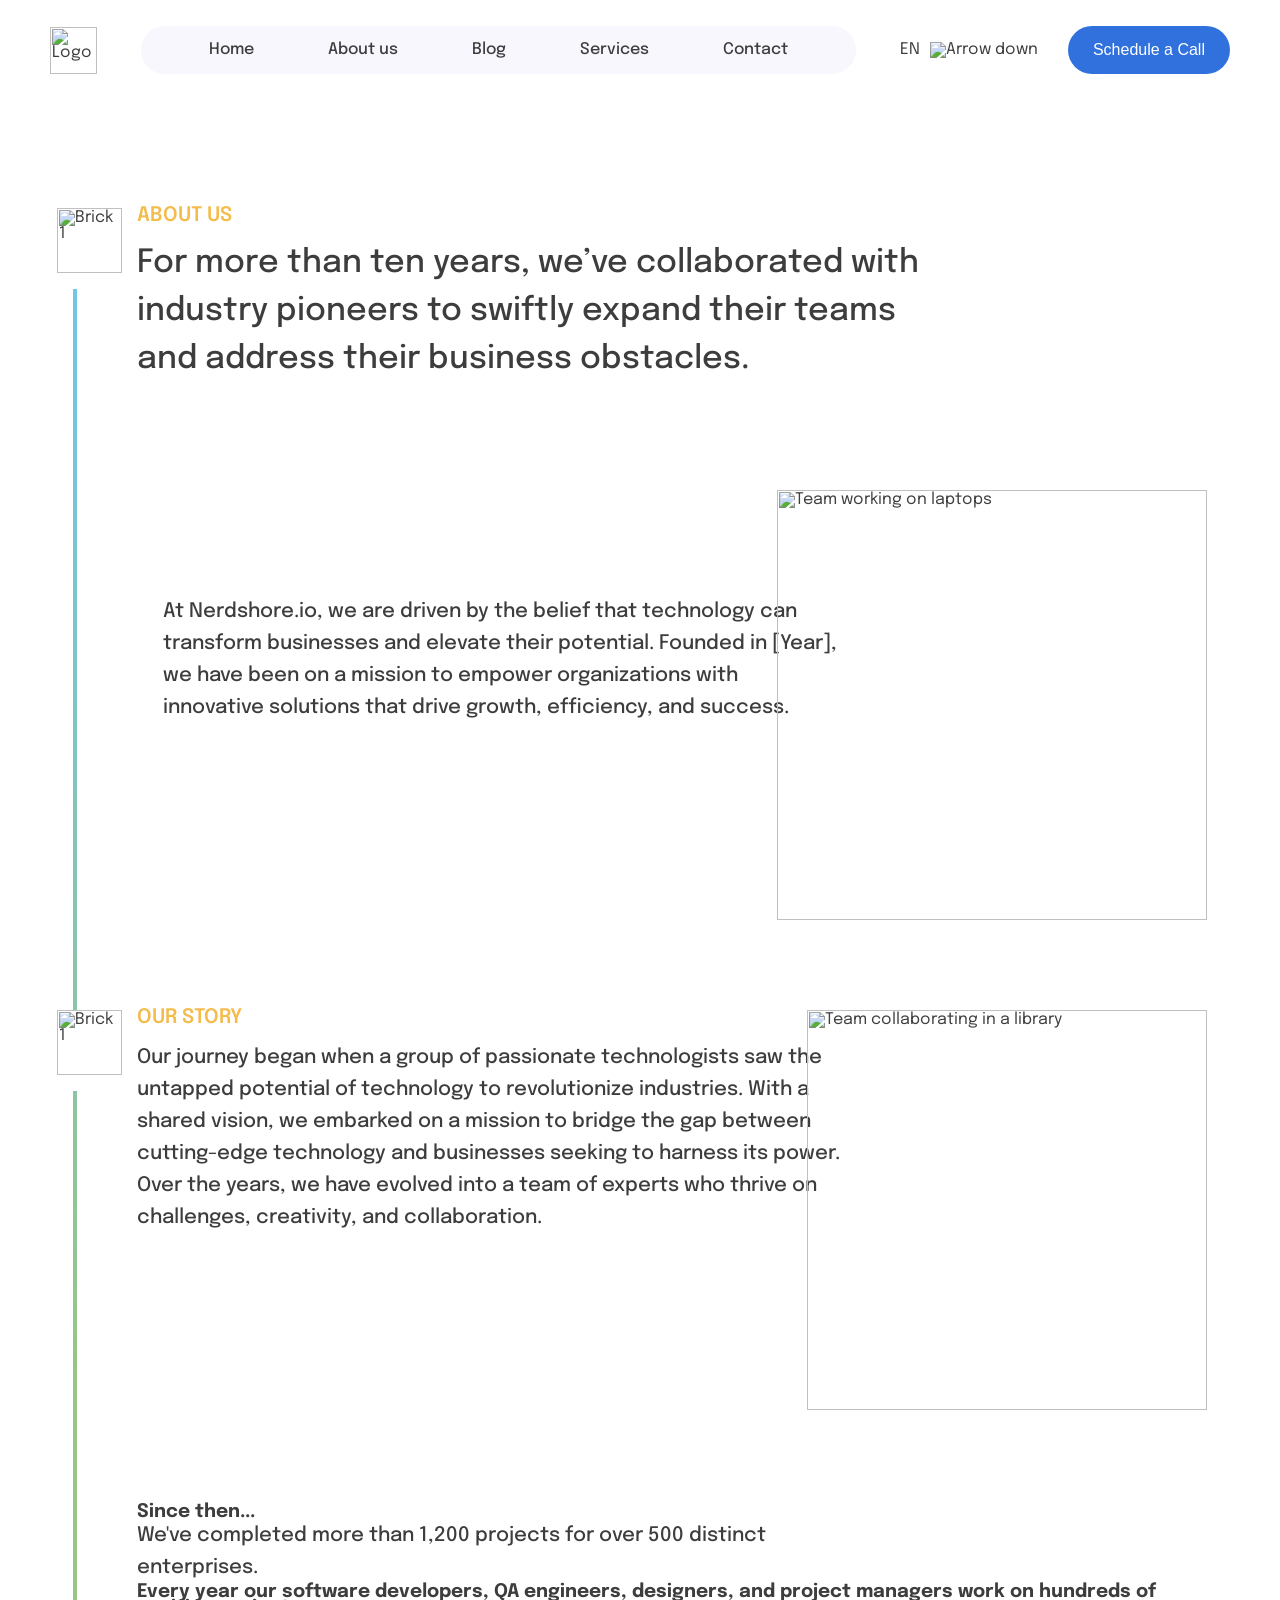
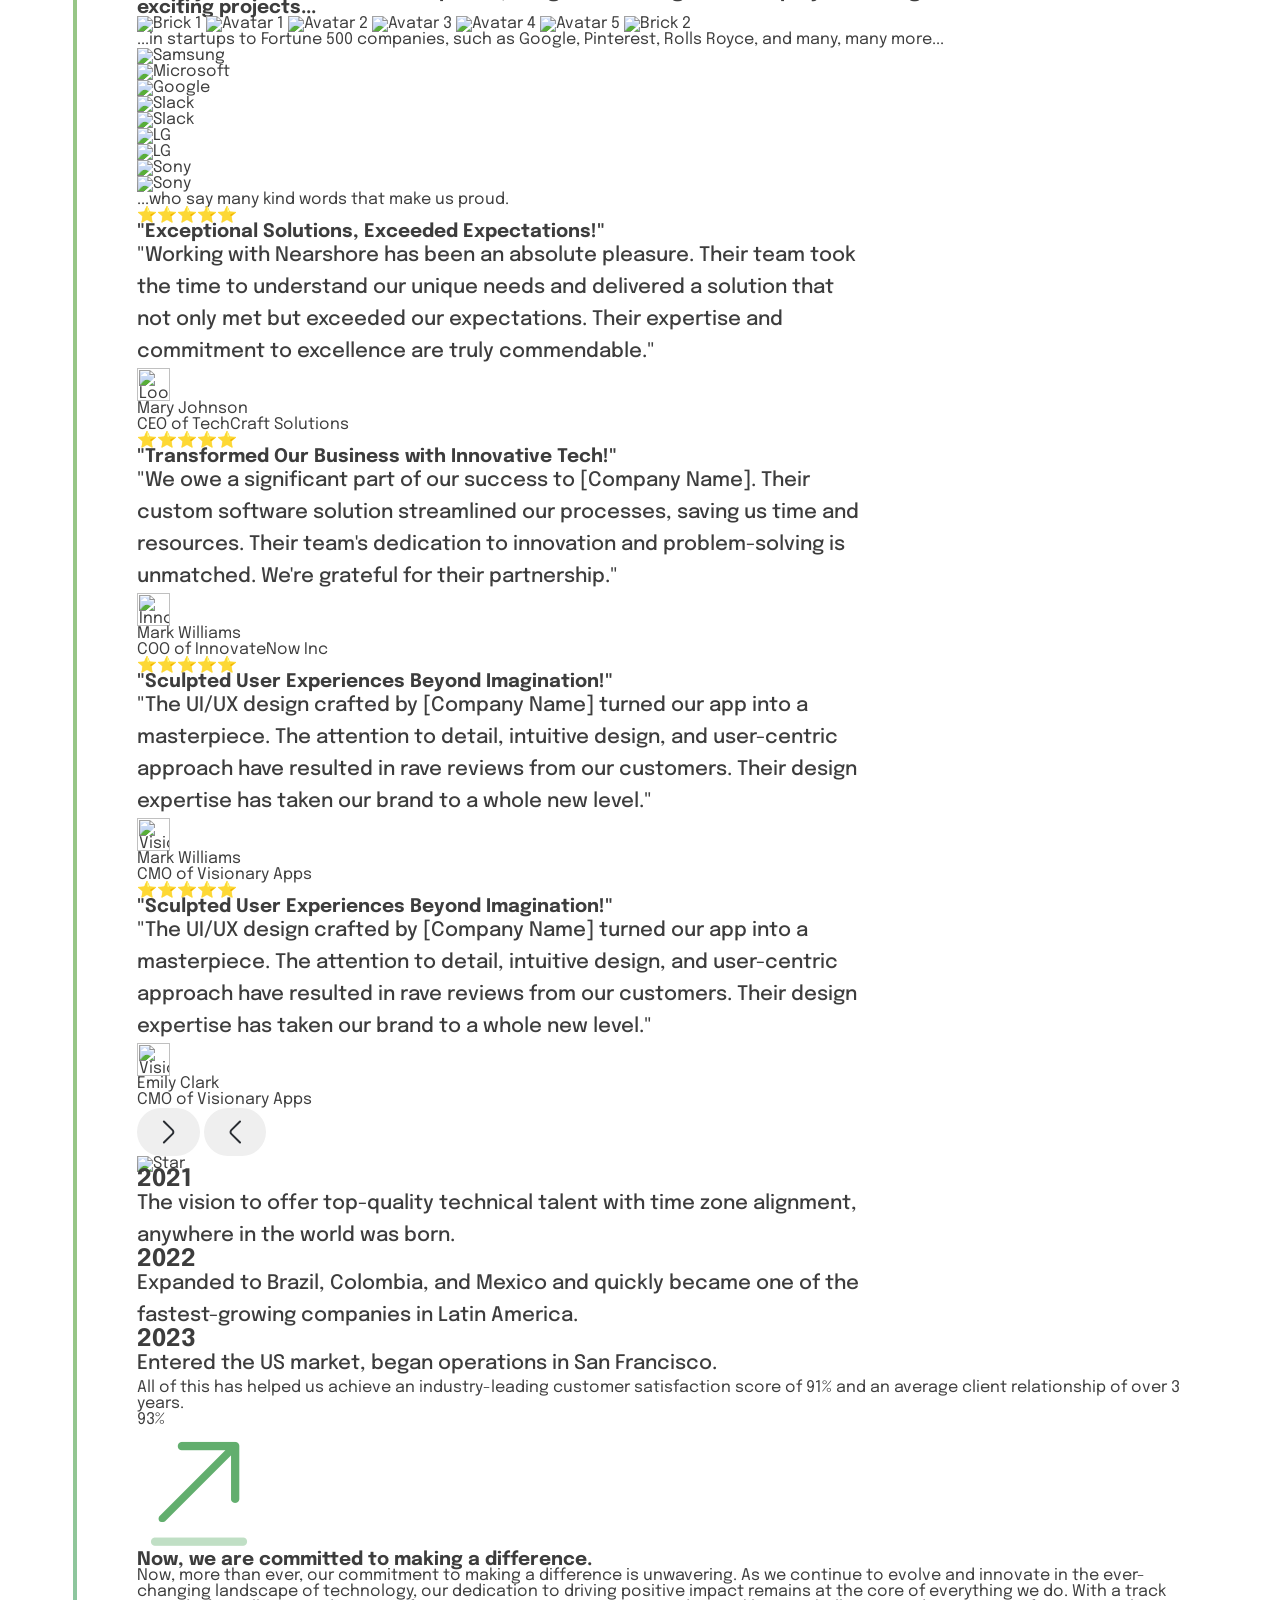
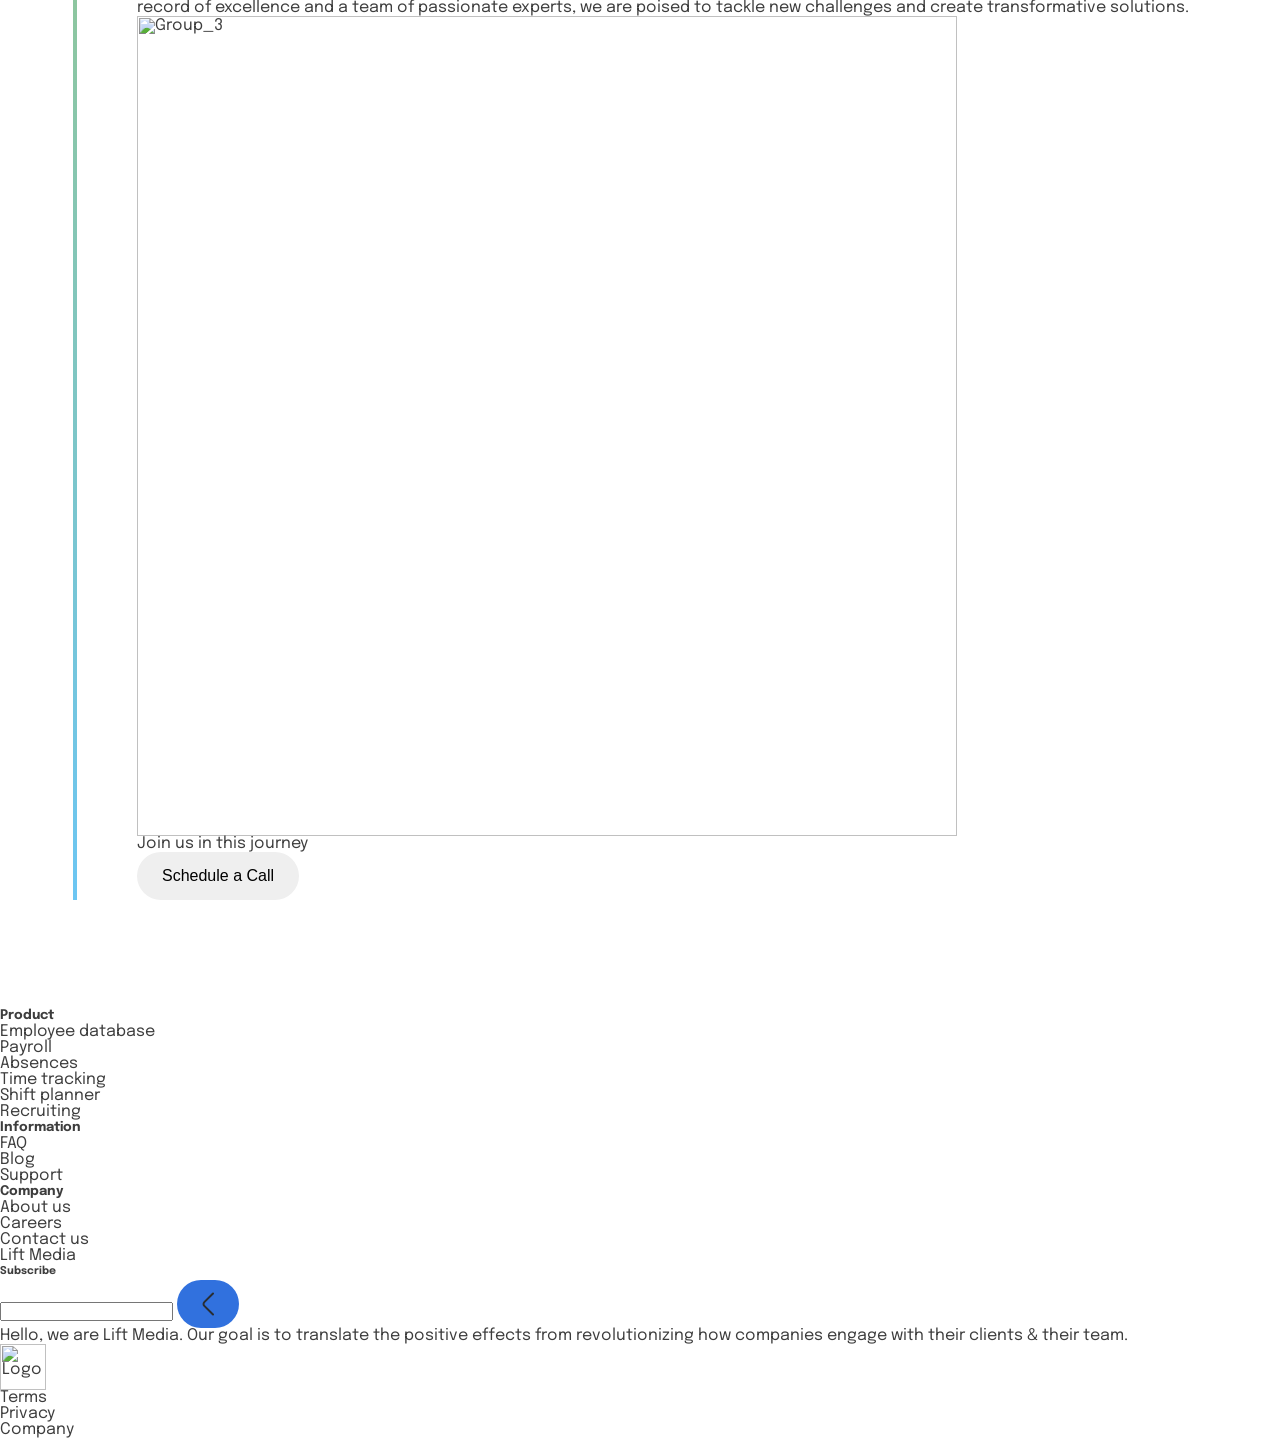
==== tech-services/about.html @ 107afd47 "feat: add more text" ====
<html>

<head>
  <title>Tech Services Landing Page</title>
  <link rel="stylesheet" href="styles.css" />
</head>

<body>
  <header>
    <img src="./images/Logo.png" alt="Logo" width="47" height="47" />

    <nav class="navigation-menu">
      <span>Home</span>
      <span>About us</span>
      <span>Blog</span>
      <span>Services</span>
      <span>Contact</span>
    </nav>

    <nav class="lang-call">
      <div class="lang-selection">
        <span>EN</span>
        <img src="./images/arrow-down.svg" alt="Arrow down" />
      </div>

      <button class="btn btn-primary">Schedule a Call</button>
    </nav>
  </header>

  <main>
    <section class="about">
      <!-- About Us Section -->
      <section class="about-us">
        <div class="brick">
          <img src="./images/brick_1.png" alt="Brick 1" width="65" />
        </div>

        <h2 class="title">About Us</h2>

        <p class="description">
          For more than ten years, we’ve collaborated with industry pioneers
          to swiftly expand their teams and address their business obstacles.
        </p>

        <p class="detail">
          At Nerdshore.io, we are driven by the belief that technology can
          transform businesses and elevate their potential. Founded in [Year],
          we have been on a mission to empower organizations with innovative
          solutions that drive growth, efficiency, and success.
        </p>

        <div class="image-container">
          <img src="./images/Image_1.png" alt="Team working on laptops" width="430" />
        </div>
      </section>

      <!-- Our Story Section -->
      <section class="our-story">
        <div class="brick">
          <img src="./images/brick_2.png" alt="Brick 1" width="65" />
        </div>

        <h2 class="title">Our Story</h2>

        <p class="detail">
          Our journey began when a group of passionate technologists saw the
          untapped potential of technology to revolutionize industries. With a
          shared vision, we embarked on a mission to bridge the gap between
          cutting-edge technology and businesses seeking to harness its power.
          Over the years, we have evolved into a team of experts who thrive on
          challenges, creativity, and collaboration.
        </p>

        <div class="image-container">
          <img src="./images/Image_2.png" alt="Team collaborating in a library" width="400" />
        </div>
      </section>

      <!-- Since then -->
      <section class="since">
        <h1 class="title">
          Since then...
        </h1>

        <p class="detail">
          We've completed more than 1,200 projects for over 500 distinct enterprises.
        </p>
      </section>

      <!-- Yearly -->
      <section class="yearly">
        <h1 class="title">
          Every year our software developers, QA engineers, designers, and project managers work on hundreds of exciting
          projects...
        </h1>

        <div class="avatar-container">
          <img src="./images/brick_1.png" alt="Brick 1">
          <img src="./images/Avatar_1.png" alt="Avatar 1">
          <img src="./images/avatar_2.png" alt="Avatar 2">
          <img src="./images/avatar_3.png" alt="Avatar 3">
          <img src="./images/avatar_4.png" alt="Avatar 4">
          <img src="./images/avatar_5.png" alt="Avatar 5">
          <img src="./images/brick_2.png" alt="Brick 2">
        </div>
      </section>

      <section class="start-up">
        <p class="title">
          ...in startups to Fortune 500 companies, such as Google, Pinterest, Rolls Royce, and many, many more...
        </p>

        <div class="companies">
          <div class="comp-container">
            <img src="./images/samsung.png" alt="Samsung">
          </div>
          <div class="comp-container">
            <img src="./images/microsoft.png" alt="Microsoft">
          </div>
          <div class="comp-container">
            <img src="./images/google.png" alt="Google">
          </div>
          <div class="comp-container">
            <img src="./images/slack.png" alt="Slack">
          </div>
          <div class="comp-container">
            <img src="./images/slack.png" alt="Slack">
          </div>
          <div class="comp-container">
            <img src="./images/lg.png" alt="LG">
          </div>
          <div class="comp-container">
            <img src="./images/lg.png" alt="LG">
          </div>
          <div class="comp-container">
            <img src="./images/star.png" alt="Sony">
          </div>
          <div class="comp-container">
            <img src="./images/sony.png" alt="Sony">
          </div>
        </div>
      </section>

      <section class="kind-words">
        <div class="circle-point"></div>
        <p class="title">
          ...who say many kind words that make us proud.
        </p>
      </section>

      <section class="review-slide">
        <div class="slide">
          <div class="review">
            <div class="star">⭐⭐⭐⭐⭐</div>
            <h3 class="title">"Exceptional Solutions, Exceeded Expectations!"</h3>
            <p class="detail">
              "Working with Nearshore has been an absolute pleasure. Their team took the time to understand our unique
              needs and delivered a solution that not only met but exceeded our expectations. Their expertise and
              commitment to excellence are truly commendable."
            </p>
            <div class="divider"></div>
            <div class="info">
              <img src="./images/loom.png" alt="Loom" width="33">
              <div class="info-detail">
                <p class="name">Mary Johnson</p>
                <p class="company">CEO of TechCraft Solutions</p>
              </div>
            </div>
          </div>

          <div class="review">
            <div class="star">⭐⭐⭐⭐⭐</div>
            <h3 class="title">"Transformed Our Business with Innovative Tech!"</h3>
            <p class="detail">
              "We owe a significant part of our success to [Company Name]. Their custom software solution streamlined
              our processes, saving us time and resources. Their team's dedication to innovation and problem-solving is
              unmatched. We're grateful for their partnership."
            </p>
            <div class="divider"></div>
            <div class="info">
              <img src="./images/innovate.png" alt="Innovative" width="33">
              <div class="info-detail">
                <p class="name">Mark Williams</p>
                <p class="company">COO of InnovateNow Inc</p>
              </div>
            </div>
          </div>

          <div class="review">
            <div class="star">⭐⭐⭐⭐⭐</div>
            <h3 class="title">"Sculpted User Experiences Beyond Imagination!"</h3>
            <p class="detail">
              "The UI/UX design crafted by [Company Name] turned our app into a masterpiece. The attention to detail,
              intuitive design, and user-centric approach have resulted in rave reviews from our customers. Their design
              expertise has taken our brand to a whole new level."
            </p>
            <div class="divider"></div>
            <div class="info">
              <img src="./images/visionary.png" alt="Visionary" width="33">
              <div class="info-detail">
                <p class="name">Mark Williams</p>
                <p class="company">CMO of Visionary Apps</p>
              </div>
            </div>
          </div>

          <div class="review">
            <div class="star">⭐⭐⭐⭐⭐</div>
            <h3 class="title">"Sculpted User Experiences Beyond Imagination!"</h3>
            <p class="detail">
              "The UI/UX design crafted by [Company Name] turned our app into a masterpiece. The attention to detail,
              intuitive design, and user-centric approach have resulted in rave reviews from our customers. Their design
              expertise has taken our brand to a whole new level."
            </p>
            <div class="divider"></div>
            <div class="info">
              <img src="./images/visionary.png" alt="Visionary" width="33">
              <div class="info-detail">
                <p class="name">Emily Clark</p>
                <p class="company">CMO of Visionary Apps</p>
              </div>
            </div>
          </div>
        </div>

        <div class="control-btns">
          <button class="btn">
            <img src="./images/arrow-left.svg" alt="Arrow left">
          </button>
          <button class="btn">
            <img src="./images/arrow-right.svg" alt="Arrow right">
          </button>
        </div>
      </section>

      <section class="how">
        <img src="./images/star.png" alt="Star">

        <div class="years">
          <div class="left">
            <h2 class="year-gradient">2021</h2>
            <p class="detail">
              The vision to offer top-quality technical talent with time zone alignment, anywhere in the world was
              born.
            </p>
          </div>

          <div class="center">
            <h2 class="year-gradient">2022</h2>
            <p class="detail">
              Expanded to Brazil, Colombia, and Mexico and quickly became one of the fastest-growing companies in Latin
              America.
            </p>
          </div>

          <div class="right">
            <h2 class="year-gradient">2023</h2>
            <p class="detail">
              Entered the US market, began operations in San Francisco.
            </p>
          </div>
        </div>
      </section>

      <section class="sastifaction">
        <p class="title">
          All of this has helped us achieve an industry-leading customer satisfaction score of 91% and an average client
          relationship of over 3 years.
        </p>
        <div class="percentage">93%</div>
        <img src="./images/send.png" alt="Send" width="124">
      </section>

      <section class="join-us">
        <h1>Now, we are committed to making a difference.</h1>
        <p>
          Now, more than ever, our commitment to making a difference is unwavering. As we continue to evolve and
          innovate in the ever-changing landscape of technology, our dedication to driving positive impact remains at
          the core of everything we do. With a track record of excellence and a team of passionate experts, we are
          poised to tackle new challenges and create transformative solutions.
        </p>
        <img src="./images/Group_3.png" alt="Group_3" width="820">
        <p>Join us in this journey</p>
        <button class="btn btn-gradient">Schedule a Call</button>
      </section>
    </section>
  </main>

  <footer>
    <section class="up">
      <div class="product">
        <h5>Product</h5>
        <p>Employee database</p>
        <p>Payroll</p>
        <p>Absences</p>
        <p>Time tracking</p>
        <p>Shift planner</p>
        <p>Recruiting</p>
      </div>
      <div class="information">
        <h5>Information</h5>
        <p>FAQ</p>
        <p>Blog</p>
        <p>Support</p>
      </div>
      <div class="comparny">
        <h5>Company</h5>
        <p>About us</p>
        <p>Careers</p>
        <p>Contact us</p>
        <p>Lift Media</p>
      </div>
      <div class="subscribe">
        <h6>Subscribe</h6>
        <div class="email-input">
          <input type="text">
          <button class="btn btn-primary">
            <img src="./images/arrow-right.svg" alt="Arrow right">
          </button>
        </div>
        <p>
          Hello, we are Lift Media. Our goal is to translate the positive effects from revolutionizing how companies
          engage with their clients & their team.
        </p>
      </div>
    </section>

    <div class="divider"></div>

    <section class="down">
      <img src="./images/Logo.png" alt="Logo" width="46">
      <ul>
        <li>Terms</li>
        <li>Privacy</li>
        <li>Company</li>
      </ul>
      <div class="social">
        <div class="linkedin">
          <img src="" alt="">
        </div>
        <div class="linkedin">
          <img src="" alt="">
        </div>
        <div class="linkedin">
          <img src="" alt="">
        </div>
      </div>
    </section>
  </footer>
</body>

</html>
---- tech-services/styles.css ----
@import url("https://fonts.googleapis.com/css2?family=Epilogue:ital,wght@0,100..900;1,100..900&display=swap");

:root {
  --primary-color: #3171de;
}

* {
  box-sizing: border-box;
  padding: 0;
  margin: 0;
}

body {
  font-family: "Epilogue", sans-serif;
  font-optical-sizing: auto;
  font-weight: 400;
  font-style: normal;
  line-height: 16px;
  color: #3D3D3D;
  background-color: #fff;
}

ul, ol {
  list-style: none;
}

/* ----- Components ----- */
/* Button */
.btn {
  padding: 0 25px;
  min-width: 48px;
  height: 48px;
  border-radius: 50px;
  border: none;
  outline: none;
  cursor: pointer;
  font-size: 16px;
  font-weight: 500;
}

.btn-primary {
  background: var(--primary-color);
  color: white;
}

h2.title {
  margin-bottom: 16px;
  font-size: 20px;
  font-weight: 600;
  color: #F3BC4C;
  text-transform: uppercase;
}

.brick {
  position: absolute;
  top: 0;
  left: -80px;
  background: #ffffff;
}

.description {
  width: 784px;
  font-size: 32px;
  font-weight: 500;
  line-height: 48px;
  word-wrap: break-word;
}

.detail {
  width: 729px;
  font-size: 20px;
  font-weight: 500;
  line-height: 32px;
  word-wrap: break-word;
}

/* ----- Header ----- */
header {
  display: flex;
  justify-content: space-between;
  align-items: center;
  padding: 26px 50px;
}

.navigation-menu {
  display: flex;
  align-items: center;
  gap: 74px;
  width: fit-content;
  padding: 16px 68px;
  border-radius: 50px;
  background: #f7f7fd;
}

.navigation-menu span {
  font-weight: 500;
  cursor: pointer;
}

.navigation-menu span:hover {
  color: var(--primary-color);
}

.lang-call {
  display: flex;
  align-items: center;
  gap: 30px;
}

.lang-selection {
  display: flex;
  align-items: center;
  gap: 10px;
  cursor: pointer;
}

/* ----- Main ----- */
main {
  padding: 108px 73px;
}

.about {
  padding: 0 0 0 60px;
  width: 100%;
  height: fit-content;
  border-left: 4px solid;
  border-image: linear-gradient(180deg, #6CC6F3 0%, #97C686 30%, #97C686 70%, #6CC6F3 100%) 1;
  border-radius: 8px;
}

/* About us */
.about-us {
  position: relative;
  padding-bottom: 260px;
}

.about-us .brick {
  padding-bottom: 16px;
}

.about-us .detail {
  margin-top: 186px;
  padding: 26px;
}

.about-us .image-container {
  position: absolute;
  bottom: 90px;
  right: 0;
}

/* Our story */
.our-story {
  position: relative;
  padding-bottom: 270px;
}

.our-story .brick {
  padding-bottom: 16px;
}

.our-story .image-container {
  position: absolute;
  top: 0;
  right: 0;
}



/*
@media (max-width: 768px) {
  .section {
    flex-direction: column;
    text-align: center;
    border-left: none;
    border-top: 4px solid #e0f7ff;
    padding-top: 20px;
  }

  .image-container {
    margin-top: 20px;
  }

  .section-image {
    max-width: 100%;
  }
} */
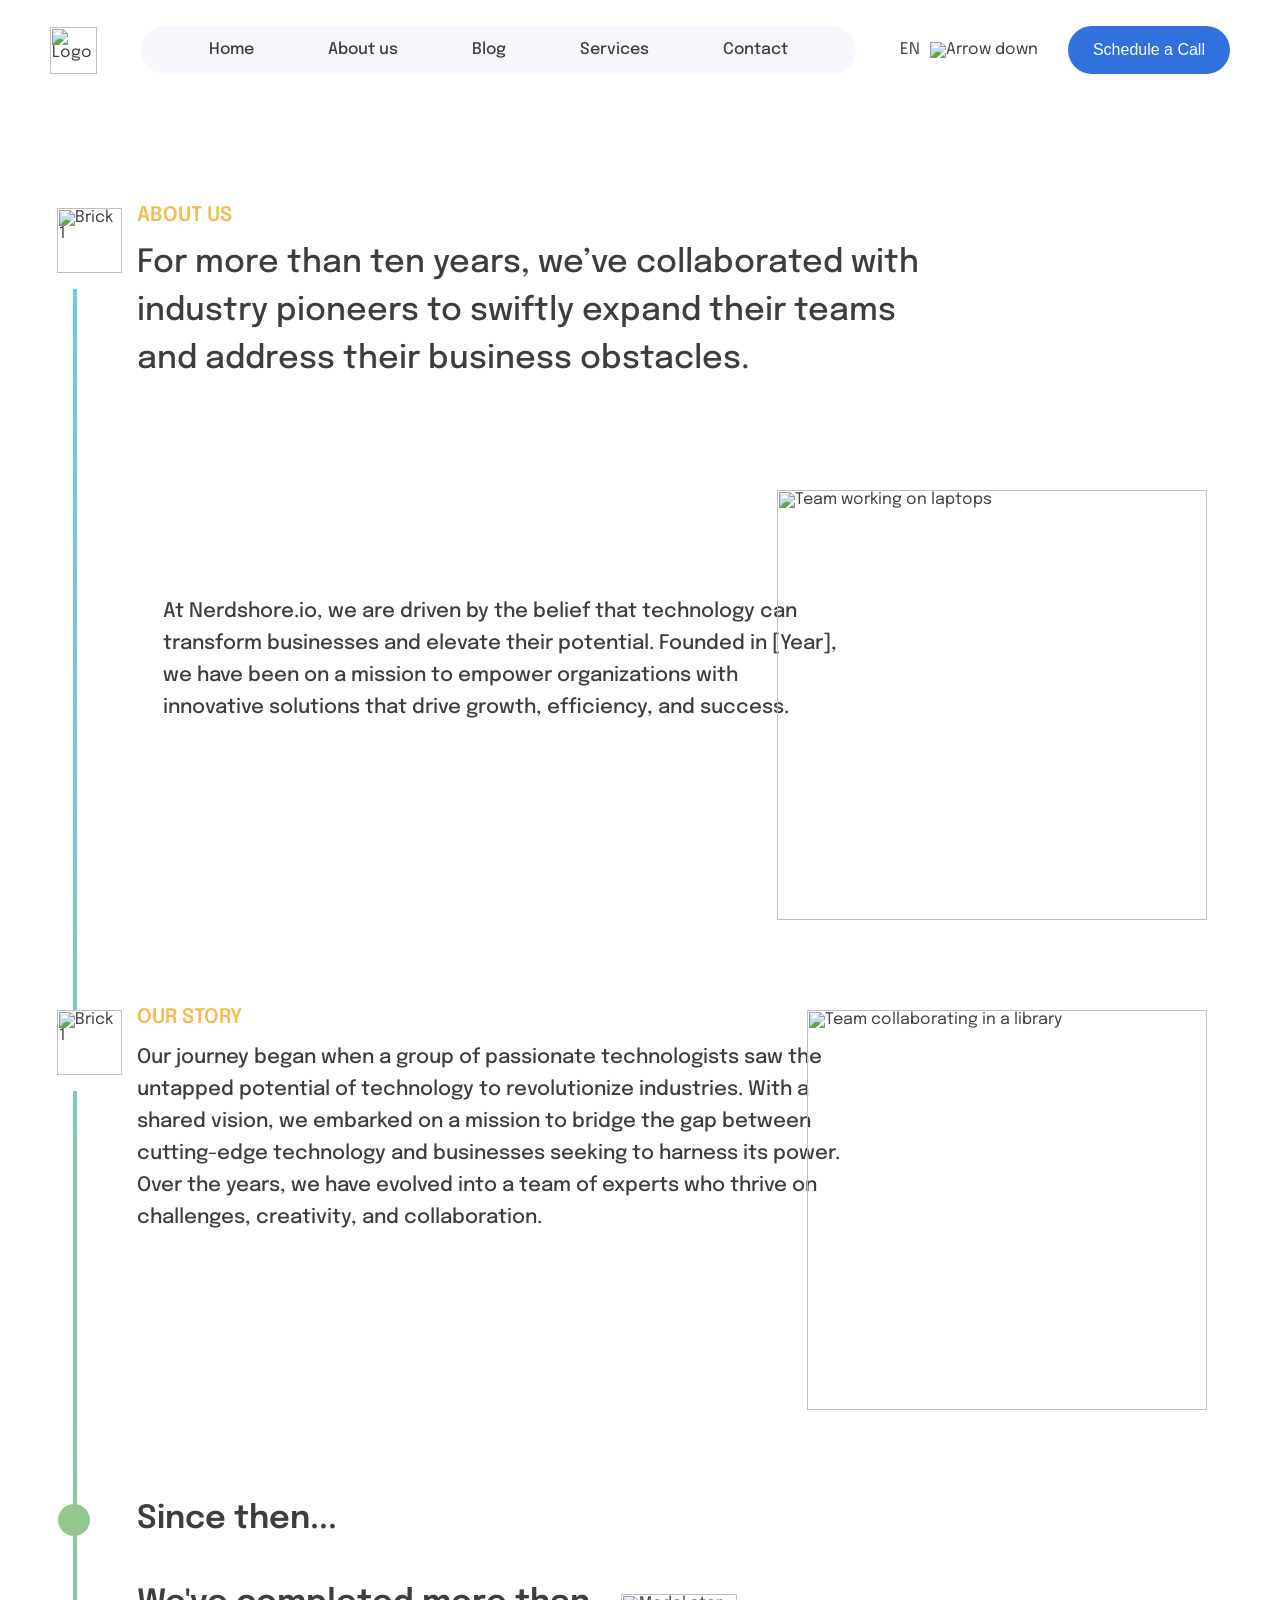
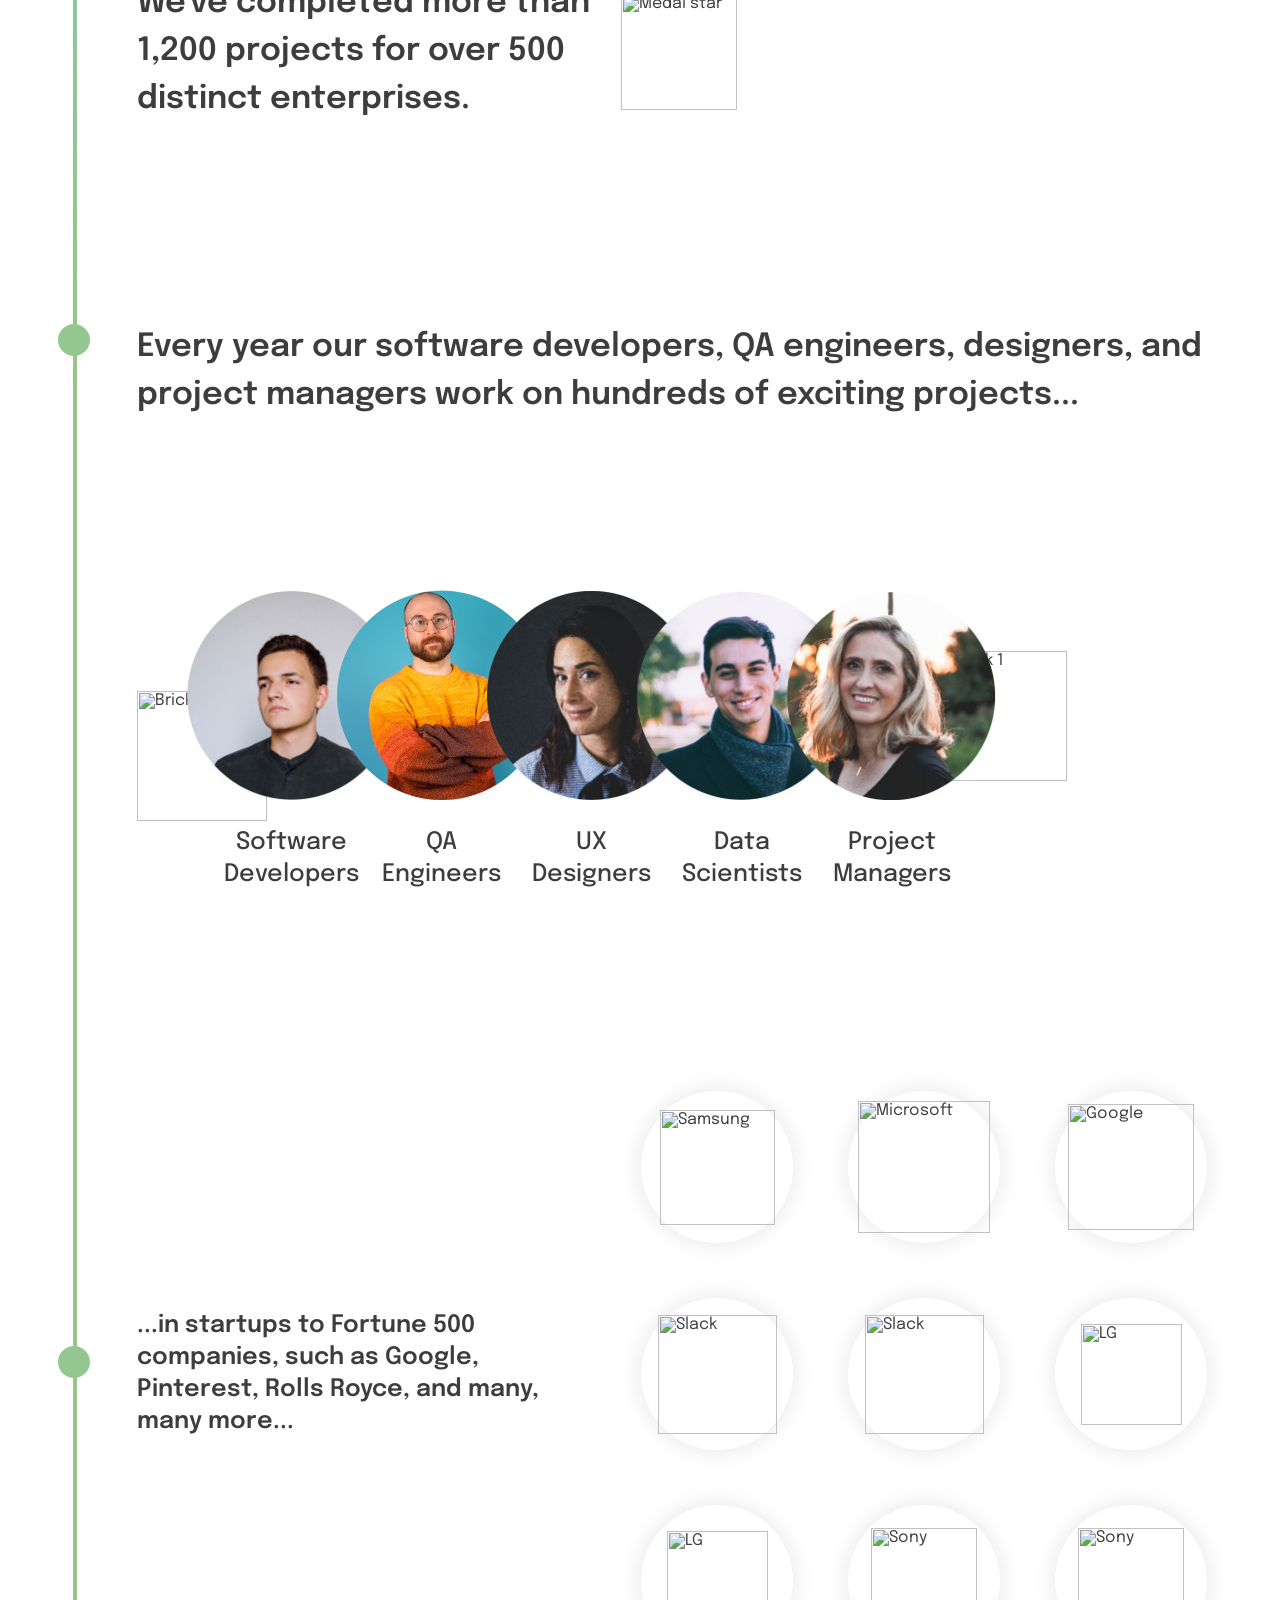
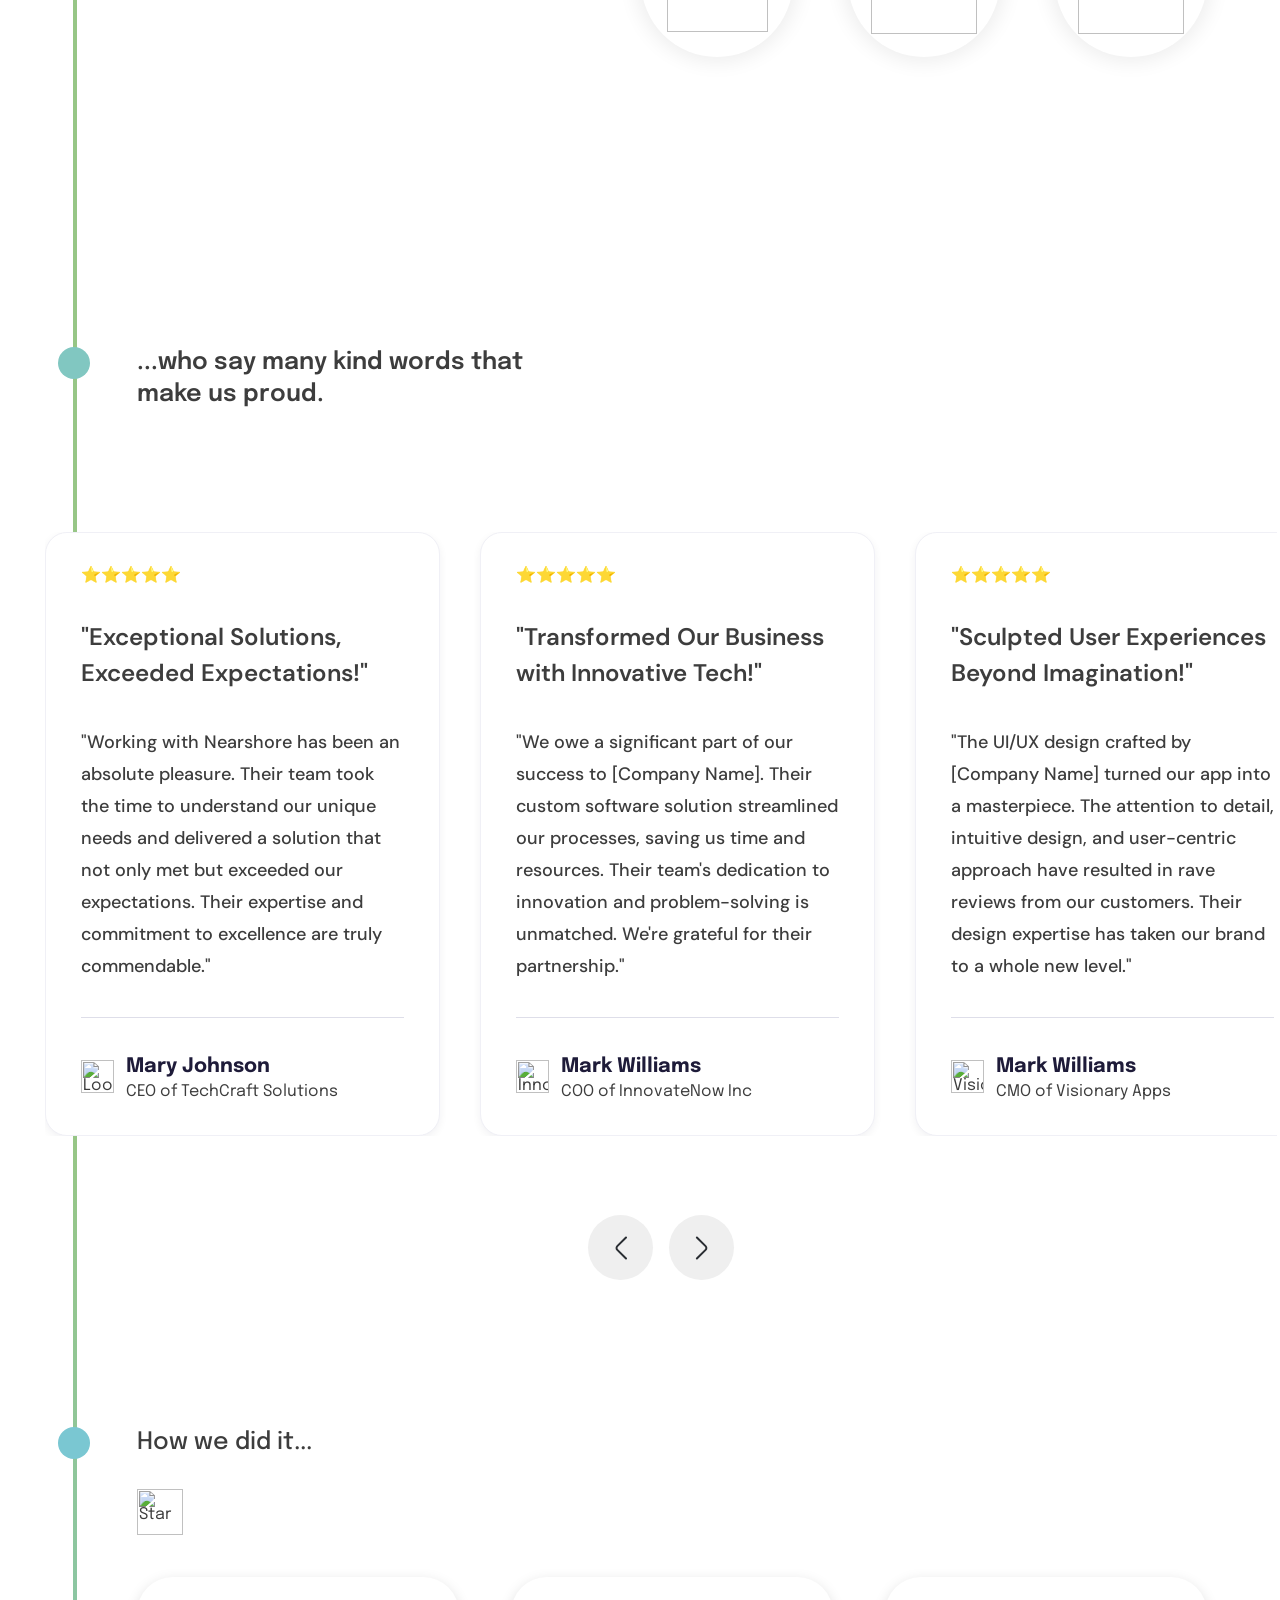
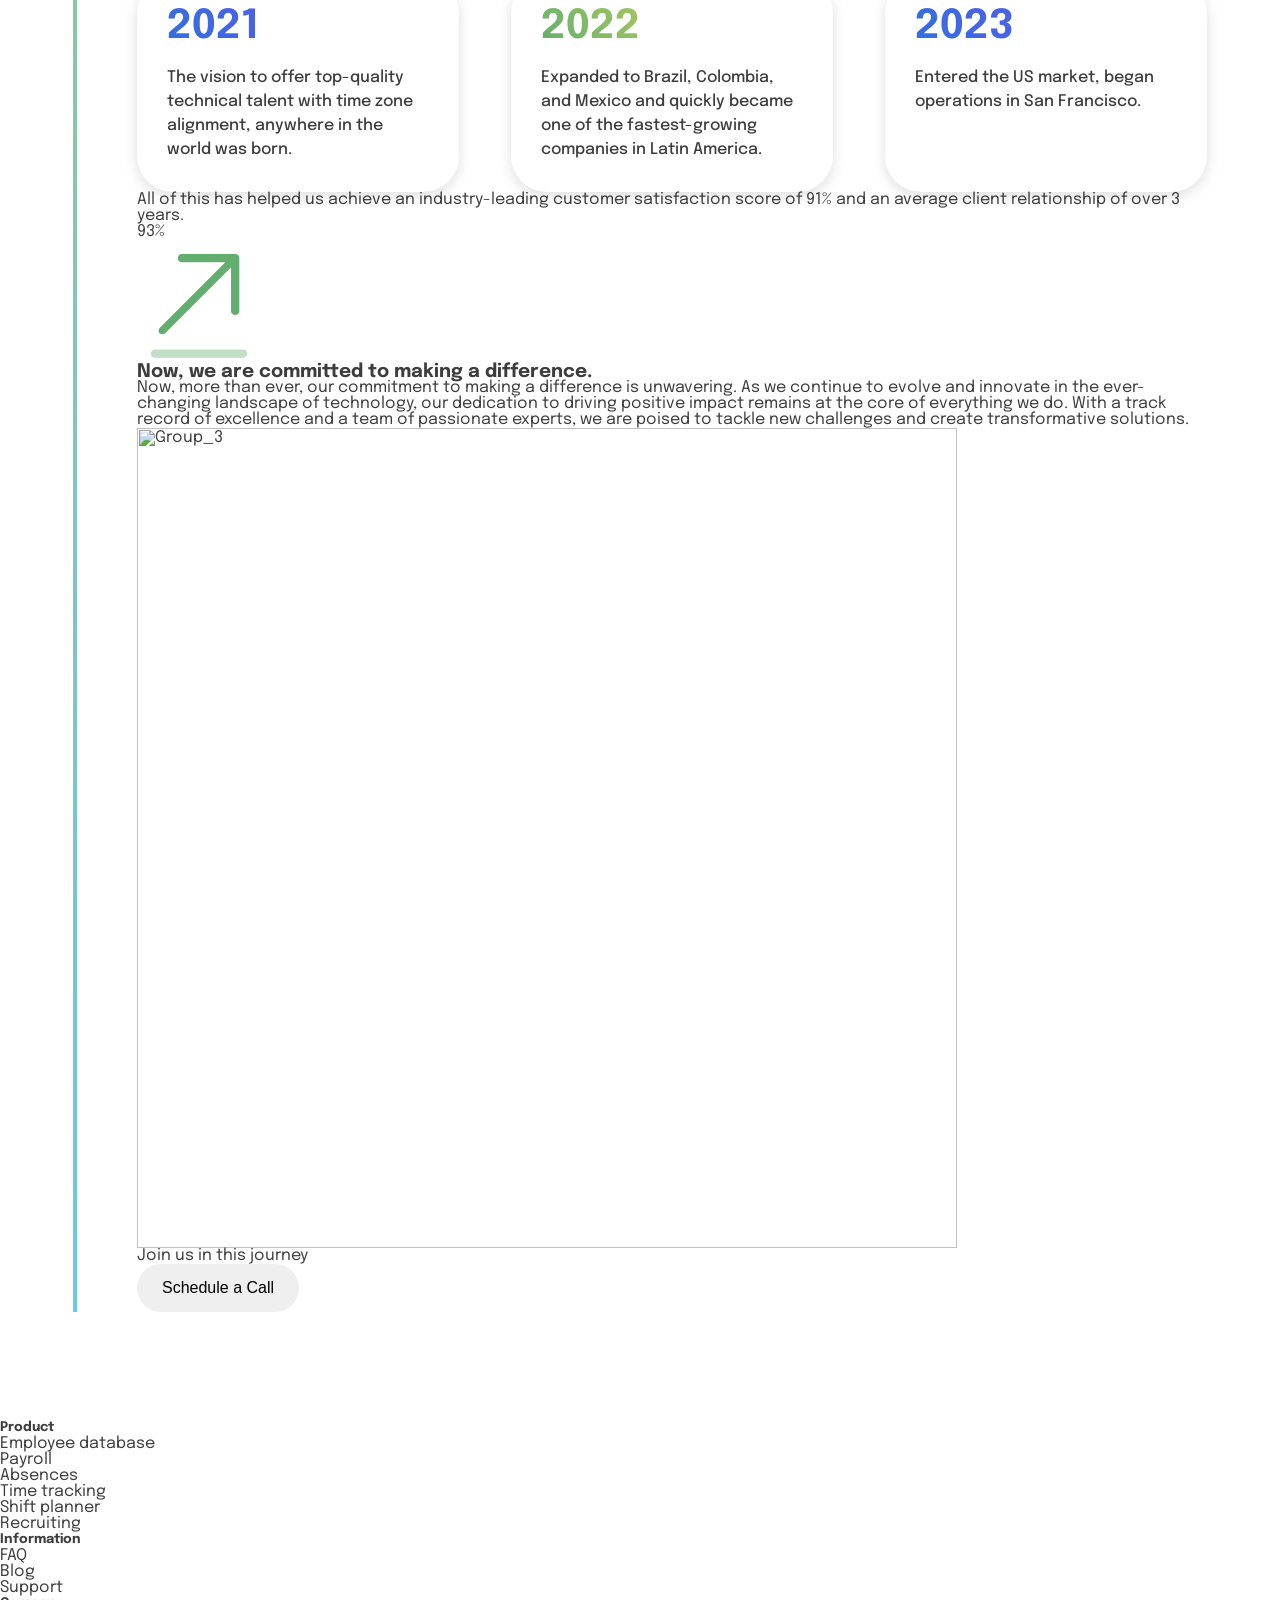
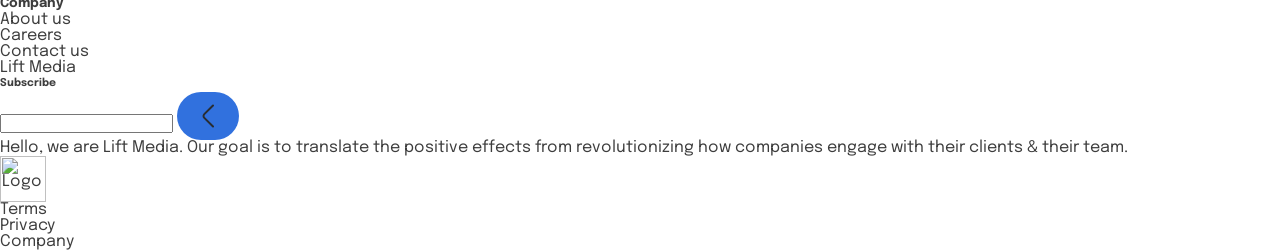
==== commit fb63b538: "feat: update css" ====
--- a/tech-services/about.html
+++ b/tech-services/about.html
@@ -78,163 +78,196 @@
 
       <!-- Since then -->
       <section class="since">
+        <div class="circle-point"></div>
+
         <h1 class="title">
           Since then...
         </h1>
 
-        <p class="detail">
-          We've completed more than 1,200 projects for over 500 distinct enterprises.
-        </p>
+        <div style="display: flex; align-items: center; gap: 16px;">
+          <p class="detail">
+            We've completed more than 1,200 projects for over 500 distinct enterprises.
+          </p>
+          <img src="./images/medal-star.png" alt="Medal star" width="116">
+        </div>
       </section>
 
       <!-- Yearly -->
       <section class="yearly">
+        <div class="circle-point"></div>
+
         <h1 class="title">
           Every year our software developers, QA engineers, designers, and project managers work on hundreds of exciting
           projects...
         </h1>
 
         <div class="avatar-container">
-          <img src="./images/brick_1.png" alt="Brick 1">
-          <img src="./images/Avatar_1.png" alt="Avatar 1">
-          <img src="./images/avatar_2.png" alt="Avatar 2">
-          <img src="./images/avatar_3.png" alt="Avatar 3">
-          <img src="./images/avatar_4.png" alt="Avatar 4">
-          <img src="./images/avatar_5.png" alt="Avatar 5">
-          <img src="./images/brick_2.png" alt="Brick 2">
+          <div class="avatar-job">
+            <img src="./images/brick_2.png" alt="Brick 2" width="130">
+          </div>
+          <div class="avatar-job">
+            <img src="./images/Avatar_1.png" alt="Avatar 1" width="209">
+            <p>Software Developers</p>
+          </div>
+          <div class="avatar-job">
+            <img src="./images/avatar_2.png" alt="Avatar 2" width="209">
+            <p>QA Engineers</p>
+          </div>
+          <div class="avatar-job">
+            <img src="./images/avatar_3.png" alt="Avatar 3" width="209">
+            <p>UX Designers</p>
+          </div>
+          <div class="avatar-job">
+            <img src="./images/avatar_4.png" alt="Avatar 4" width="209">
+            <p>Data Scientists</p>
+          </div>
+          <div class="avatar-job">
+            <img src="./images/avatar_5.png" alt="Avatar 5" width="209">
+            <p>Project Managers</p>
+          </div>
+          <div class="avatar-job">
+            <img src="./images/brick_1.png" alt="Brick 1" width="130">
+          </div>
         </div>
       </section>
 
       <section class="start-up">
+        <div class="circle-point"></div>
+
         <p class="title">
           ...in startups to Fortune 500 companies, such as Google, Pinterest, Rolls Royce, and many, many more...
         </p>
 
         <div class="companies">
           <div class="comp-container">
-            <img src="./images/samsung.png" alt="Samsung">
-          </div>
-          <div class="comp-container">
-            <img src="./images/microsoft.png" alt="Microsoft">
-          </div>
-          <div class="comp-container">
-            <img src="./images/google.png" alt="Google">
-          </div>
-          <div class="comp-container">
-            <img src="./images/slack.png" alt="Slack">
-          </div>
-          <div class="comp-container">
-            <img src="./images/slack.png" alt="Slack">
-          </div>
-          <div class="comp-container">
-            <img src="./images/lg.png" alt="LG">
-          </div>
-          <div class="comp-container">
-            <img src="./images/lg.png" alt="LG">
-          </div>
-          <div class="comp-container">
-            <img src="./images/star.png" alt="Sony">
-          </div>
-          <div class="comp-container">
-            <img src="./images/sony.png" alt="Sony">
-          </div>
-        </div>
-      </section>
-
-      <section class="kind-words">
+            <img src="./images/samsung.png" alt="Samsung" width="115">
+          </div>
+          <div class="comp-container">
+            <img src="./images/microsoft.png" alt="Microsoft" width="132">
+          </div>
+          <div class="comp-container">
+            <img src="./images/google.png" alt="Google" width="126">
+          </div>
+          <div class="comp-container">
+            <img src="./images/slack.png" alt="Slack" width="119">
+          </div>
+          <div class="comp-container">
+            <img src="./images/slack.png" alt="Slack" width="119">
+          </div>
+          <div class="comp-container">
+            <img src="./images/lg.png" alt="LG" width="101">
+          </div>
+          <div class="comp-container">
+            <img src="./images/lg.png" alt="LG" width="101">
+          </div>
+          <div class="comp-container">
+            <img src="./images/sony.png" alt="Sony" width="106">
+          </div>
+          <div class="comp-container">
+            <img src="./images/sony.png" alt="Sony" width="106">
+          </div>
+        </div>
+      </section>
+
+      <section class="review-slide">
         <div class="circle-point"></div>
         <p class="title">
           ...who say many kind words that make us proud.
         </p>
-      </section>
-
-      <section class="review-slide">
-        <div class="slide">
-          <div class="review">
-            <div class="star">⭐⭐⭐⭐⭐</div>
-            <h3 class="title">"Exceptional Solutions, Exceeded Expectations!"</h3>
-            <p class="detail">
-              "Working with Nearshore has been an absolute pleasure. Their team took the time to understand our unique
-              needs and delivered a solution that not only met but exceeded our expectations. Their expertise and
-              commitment to excellence are truly commendable."
-            </p>
-            <div class="divider"></div>
-            <div class="info">
-              <img src="./images/loom.png" alt="Loom" width="33">
-              <div class="info-detail">
-                <p class="name">Mary Johnson</p>
-                <p class="company">CEO of TechCraft Solutions</p>
+
+        <div class="review-container">
+          <div class="slide">
+            <div class="review">
+              <div class="star">⭐⭐⭐⭐⭐</div>
+              <h3 class="title">"Exceptional Solutions, Exceeded Expectations!"</h3>
+              <p class="detail">
+                "Working with Nearshore has been an absolute pleasure. Their team took the time to understand our unique
+                needs and delivered a solution that not only met but exceeded our expectations. Their expertise and
+                commitment to excellence are truly commendable."
+              </p>
+              <div class="divider"></div>
+              <div class="info">
+                <img src="./images/loom.png" alt="Loom" width="33">
+                <div class="info-detail">
+                  <p class="name">Mary Johnson</p>
+                  <p class="company">CEO of TechCraft Solutions</p>
+                </div>
               </div>
             </div>
-          </div>
-
-          <div class="review">
-            <div class="star">⭐⭐⭐⭐⭐</div>
-            <h3 class="title">"Transformed Our Business with Innovative Tech!"</h3>
-            <p class="detail">
-              "We owe a significant part of our success to [Company Name]. Their custom software solution streamlined
-              our processes, saving us time and resources. Their team's dedication to innovation and problem-solving is
-              unmatched. We're grateful for their partnership."
-            </p>
-            <div class="divider"></div>
-            <div class="info">
-              <img src="./images/innovate.png" alt="Innovative" width="33">
-              <div class="info-detail">
-                <p class="name">Mark Williams</p>
-                <p class="company">COO of InnovateNow Inc</p>
+            <div class="review">
+              <div class="star">⭐⭐⭐⭐⭐</div>
+              <h3 class="title">"Transformed Our Business with Innovative Tech!"</h3>
+              <p class="detail">
+                "We owe a significant part of our success to [Company Name]. Their custom software solution streamlined
+                our processes, saving us time and resources. Their team's dedication to innovation and problem-solving
+                is
+                unmatched. We're grateful for their partnership."
+              </p>
+              <div class="divider"></div>
+              <div class="info">
+                <img src="./images/innovate.png" alt="Innovative" width="33">
+                <div class="info-detail">
+                  <p class="name">Mark Williams</p>
+                  <p class="company">COO of InnovateNow Inc</p>
+                </div>
               </div>
             </div>
-          </div>
-
-          <div class="review">
-            <div class="star">⭐⭐⭐⭐⭐</div>
-            <h3 class="title">"Sculpted User Experiences Beyond Imagination!"</h3>
-            <p class="detail">
-              "The UI/UX design crafted by [Company Name] turned our app into a masterpiece. The attention to detail,
-              intuitive design, and user-centric approach have resulted in rave reviews from our customers. Their design
-              expertise has taken our brand to a whole new level."
-            </p>
-            <div class="divider"></div>
-            <div class="info">
-              <img src="./images/visionary.png" alt="Visionary" width="33">
-              <div class="info-detail">
-                <p class="name">Mark Williams</p>
-                <p class="company">CMO of Visionary Apps</p>
+            <div class="review">
+              <div class="star">⭐⭐⭐⭐⭐</div>
+              <h3 class="title">"Sculpted User Experiences Beyond Imagination!"</h3>
+              <p class="detail">
+                "The UI/UX design crafted by [Company Name] turned our app into a masterpiece. The attention to detail,
+                intuitive design, and user-centric approach have resulted in rave reviews from our customers. Their
+                design
+                expertise has taken our brand to a whole new level."
+              </p>
+              <div class="divider"></div>
+              <div class="info">
+                <img src="./images/visionary.png" alt="Visionary" width="33">
+                <div class="info-detail">
+                  <p class="name">Mark Williams</p>
+                  <p class="company">CMO of Visionary Apps</p>
+                </div>
               </div>
             </div>
-          </div>
-
-          <div class="review">
-            <div class="star">⭐⭐⭐⭐⭐</div>
-            <h3 class="title">"Sculpted User Experiences Beyond Imagination!"</h3>
-            <p class="detail">
-              "The UI/UX design crafted by [Company Name] turned our app into a masterpiece. The attention to detail,
-              intuitive design, and user-centric approach have resulted in rave reviews from our customers. Their design
-              expertise has taken our brand to a whole new level."
-            </p>
-            <div class="divider"></div>
-            <div class="info">
-              <img src="./images/visionary.png" alt="Visionary" width="33">
-              <div class="info-detail">
-                <p class="name">Emily Clark</p>
-                <p class="company">CMO of Visionary Apps</p>
+            <div class="review">
+              <div class="star">⭐⭐⭐⭐⭐</div>
+              <h3 class="title">"Sculpted User Experiences Beyond Imagination!"</h3>
+              <p class="detail">
+                "The UI/UX design crafted by [Company Name] turned our app into a masterpiece. The attention to detail,
+                intuitive design, and user-centric approach have resulted in rave reviews from our customers. Their
+                design
+                expertise has taken our brand to a whole new level."
+              </p>
+              <div class="divider"></div>
+              <div class="info">
+                <img src="./images/visionary.png" alt="Visionary" width="33">
+                <div class="info-detail">
+                  <p class="name">Emily Clark</p>
+                  <p class="company">CMO of Visionary Apps</p>
+                </div>
               </div>
             </div>
           </div>
-        </div>
-
-        <div class="control-btns">
-          <button class="btn">
-            <img src="./images/arrow-left.svg" alt="Arrow left">
-          </button>
-          <button class="btn">
-            <img src="./images/arrow-right.svg" alt="Arrow right">
-          </button>
+
+          <div class="control-btns">
+            <button class="btn">
+              <img src="./images/arrow-right.svg" alt="Arrow right">
+            </button>
+            <button class="btn">
+              <img src="./images/arrow-left.svg" alt="Arrow left">
+            </button>
+          </div>
         </div>
       </section>
 
       <section class="how">
-        <img src="./images/star.png" alt="Star">
+        <div class="circle-point"></div>
+        <p class="title">
+          How we did it...
+        </p>
+
+        <img src="./images/star.png" alt="Star" width="46" style="margin-bottom: 42px;">
 
         <div class="years">
           <div class="left">
--- a/tech-services/styles.css
+++ b/tech-services/styles.css
@@ -1,4 +1,4 @@
-@import url("https://fonts.googleapis.com/css2?family=Epilogue:ital,wght@0,100..900;1,100..900&display=swap");
+@import url('https://fonts.googleapis.com/css2?family=DM+Sans:ital,opsz,wght@0,9..40,100..1000;1,9..40,100..1000&family=Epilogue:ital,wght@0,100..900;1,100..900&display=swap');
 
 :root {
   --primary-color: #3171de;
@@ -20,12 +20,12 @@
   background-color: #fff;
 }
 
-ul, ol {
+ul,
+ol {
   list-style: none;
 }
 
-/* ----- Components ----- */
-/* Button */
+/* ----- Other ----- */
 .btn {
   padding: 0 25px;
   min-width: 48px;
@@ -74,6 +74,15 @@
   word-wrap: break-word;
 }
 
+.circle-point {
+  position: absolute;
+  top: 0px;
+  left: -79px;
+  width: 32px;
+  height: 32px;
+  border-radius: 999px;
+}
+
 /* ----- Header ----- */
 header {
   display: flex;
@@ -165,7 +174,311 @@
   right: 0;
 }
 
-
+/* Since, Yearly */
+.since,
+.yearly,
+.start-up {
+  position: relative;
+  margin-bottom: 200px;
+}
+
+.since .circle-point,
+.yearly .circle-point,
+.start-up .circle-point {
+  background-color: #94C790;
+}
+
+.since .title,
+.since .detail,
+.yearly .title {
+  font-size: 32px;
+  line-height: 32px;
+  font-weight: 600;
+}
+
+.since .title {
+  margin-bottom: 44px;
+}
+
+.since .detail {
+  width: 468px;
+  line-height: 48px;
+}
+
+.yearly .title {
+  margin-bottom: 171px;
+  line-height: 48px;
+}
+
+.yearly .avatar-container {
+  position: relative;
+  height: 300px;
+  width: 1083px;
+  margin: 0 auto;
+}
+
+.yearly .avatar-job {
+  width: fit-content;
+  display: flex;
+  flex-direction: column;
+  align-items: center;
+  gap: 27px;
+}
+
+.yearly .avatar-job p {
+  width: 139px;
+  word-wrap: break-word;
+  font-size: 24px;
+  font-weight: 500;
+  line-height: 32px;
+  text-align: center;
+}
+
+.yearly .avatar-container .avatar-job:nth-child(1) {
+  position: absolute;
+  bottom: 70px;
+  left: 0;
+  z-index: 1;
+}
+
+.yearly .avatar-container .avatar-job:nth-child(2) {
+  position: absolute;
+  bottom: 0;
+  left: 50px;
+  z-index: 2;
+}
+
+.yearly .avatar-container .avatar-job:nth-child(3) {
+  position: absolute;
+  bottom: 0;
+  left: 200px;
+  z-index: 3;
+}
+
+.yearly .avatar-container .avatar-job:nth-child(4) {
+  position: absolute;
+  bottom: 0;
+  left: 350px;
+  z-index: 4;
+}
+
+.yearly .avatar-container .avatar-job:nth-child(5) {
+  position: absolute;
+  bottom: 0;
+  left: 500px;
+  z-index: 5;
+}
+
+.yearly .avatar-container .avatar-job:nth-child(6) {
+  position: absolute;
+  bottom: 0;
+  left: 650px;
+  z-index: 6;
+}
+
+.yearly .avatar-container .avatar-job:nth-child(7) {
+  position: absolute;
+  top: 60px;
+  left: 800px;
+  z-index: 1;
+}
+
+/* Startup */
+.start-up {
+  display: flex;
+  align-items: center;
+  gap: 60px;
+  margin-bottom: 290px;
+}
+
+.start-up .circle-point {
+  transform: translate(0, 255px);
+}
+
+.start-up .title,
+.review-slide .title {
+  width: 452px;
+  font-size: 24px;
+  font-weight: 600;
+  line-height: 32px;
+  word-wrap: break-word;
+}
+
+.start-up .companies {
+  display: grid;
+  grid-template-columns: repeat(3, 1fr);
+  gap: 55px;
+}
+
+.start-up .companies .comp-container {
+  width: 152px;
+  height: 152px;
+  display: flex;
+  align-items: center;
+  justify-content: center;
+  border-radius: 999px;
+  box-shadow: 0px 0px 20px 5px rgba(0, 0, 0, 0.07);
+}
+
+/* Kind words */
+.review-slide {
+  position: relative;
+  height: 900px;
+  margin-bottom: 180px;
+}
+
+.review-slide .circle-point {
+  background-color: #81C7C1;
+}
+
+.review-slide .review-container {
+  position: absolute;
+  top: 106px;
+  left: -140px;
+  padding: 79px 0 79px 48px;
+  width: 100vw;
+  z-index: 10;
+}
+
+.review-slide .slide {
+  display: flex;
+  align-items: center;
+  gap: 40px;
+  margin-bottom: 79px;
+  overflow: hidden;
+}
+
+.review-slide .review {
+  flex: 1;
+  display: flex;
+  flex-direction: column;
+  gap: 35px;
+  padding: 35px;
+  min-width: 395px;
+  border: 1px solid #F0F0F6;
+  border-radius: 22px;
+  box-shadow: 0 3px 9px rgba(13, 10, 44, 0.06);
+  background: white;
+  overflow: hidden;
+}
+
+.review-slide .review .title {
+  width: 100%;
+  font-family: "DM Sans", sans-serif;
+  font-size: 24px;
+  font-weight: 600;
+  line-height: 36px;
+  word-wrap: break-word;
+}
+
+.review-slide .review .detail {
+  width: 100%;
+  font-family: "DM Sans", sans-serif;
+  font-size: 18px;
+  line-height: 32px;
+  word-wrap: break-word;
+}
+
+.review-slide .review .divider {
+  width: 100%;
+  border-top: 1px solid #DEDEE9;
+}
+
+.review-slide .review .info {
+  display: flex;
+  align-items: center;
+  gap: 12px;
+}
+
+.review-slide .review .info-detail .name {
+  margin-bottom: 3px;
+  font-size: 20px;
+  font-weight: 700;
+  line-height: 28px;
+  color: #1E1B39;
+}
+
+.review-slide .control-btns {
+  width: 100%;
+  display: flex;
+  justify-content: center;
+  align-items: center;
+  gap: 16px;
+}
+
+.review-slide .control-btns .btn {
+  width: 65px;
+  height: 65px;
+  display: flex;
+  align-items: center;
+  justify-content: center;
+  border-radius: 100px;
+}
+
+/* How */
+.how {
+  position: relative;
+}
+
+.how .circle-point {
+  background: #7AC7D2;
+}
+
+.how .title {
+  margin-bottom: 30px;
+  font-size: 24px;
+  font-weight: 500;
+  line-height: 32px;
+}
+
+.how .years {
+  display: flex;
+  align-items: stretch;
+  gap: 52px;
+}
+
+.how .years div {
+  flex: 1;
+  padding: 30px;
+  width: 385px;
+  border-radius: 36px;
+  box-shadow: 0 4px 14px rgba(0, 0, 0, 0.13);
+}
+
+.how .years .detail {
+  width: 100%;
+  font-size: 16px;
+  line-height: 24px;
+  word-wrap: break-word;
+}
+
+.how .years .year-gradient {
+  margin-bottom: 19px;
+  font-size: 40px;
+  font-weight: 700;
+  line-height: 40px;
+}
+
+.how .years .left .year-gradient {
+  background: linear-gradient(45deg, #3171DE, #704AF2);
+  -webkit-background-clip: text;
+  background-clip: text;
+  color: transparent;
+}
+
+.how .years .center .year-gradient {
+  background: linear-gradient(45deg, #62AE6E, #EDE14F);
+  -webkit-background-clip: text;
+  background-clip: text;
+  color: transparent;
+}
+
+.how .years .right .year-gradient {
+  background: linear-gradient(45deg, #3171DE, #704AF2);
+  -webkit-background-clip: text;
+  background-clip: text;
+  color: transparent;
+}
 
 /*
 @media (max-width: 768px) {
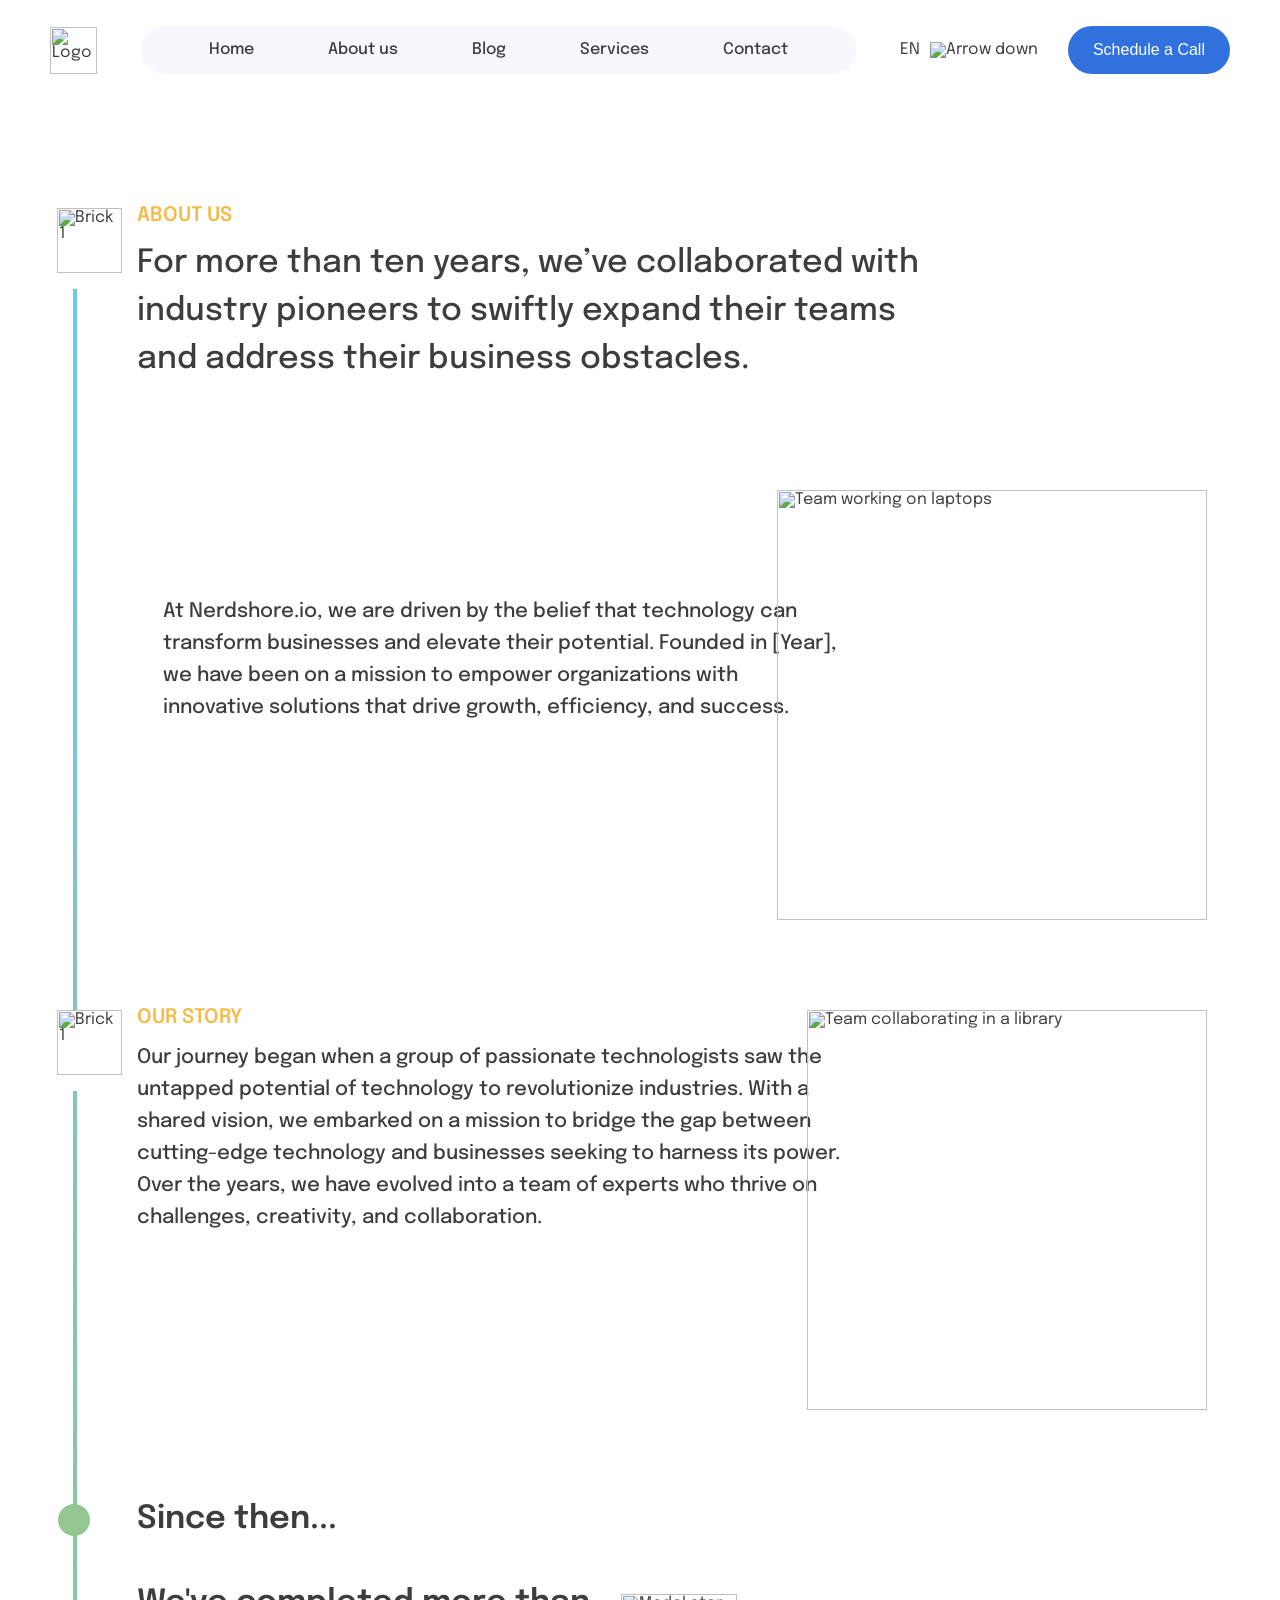
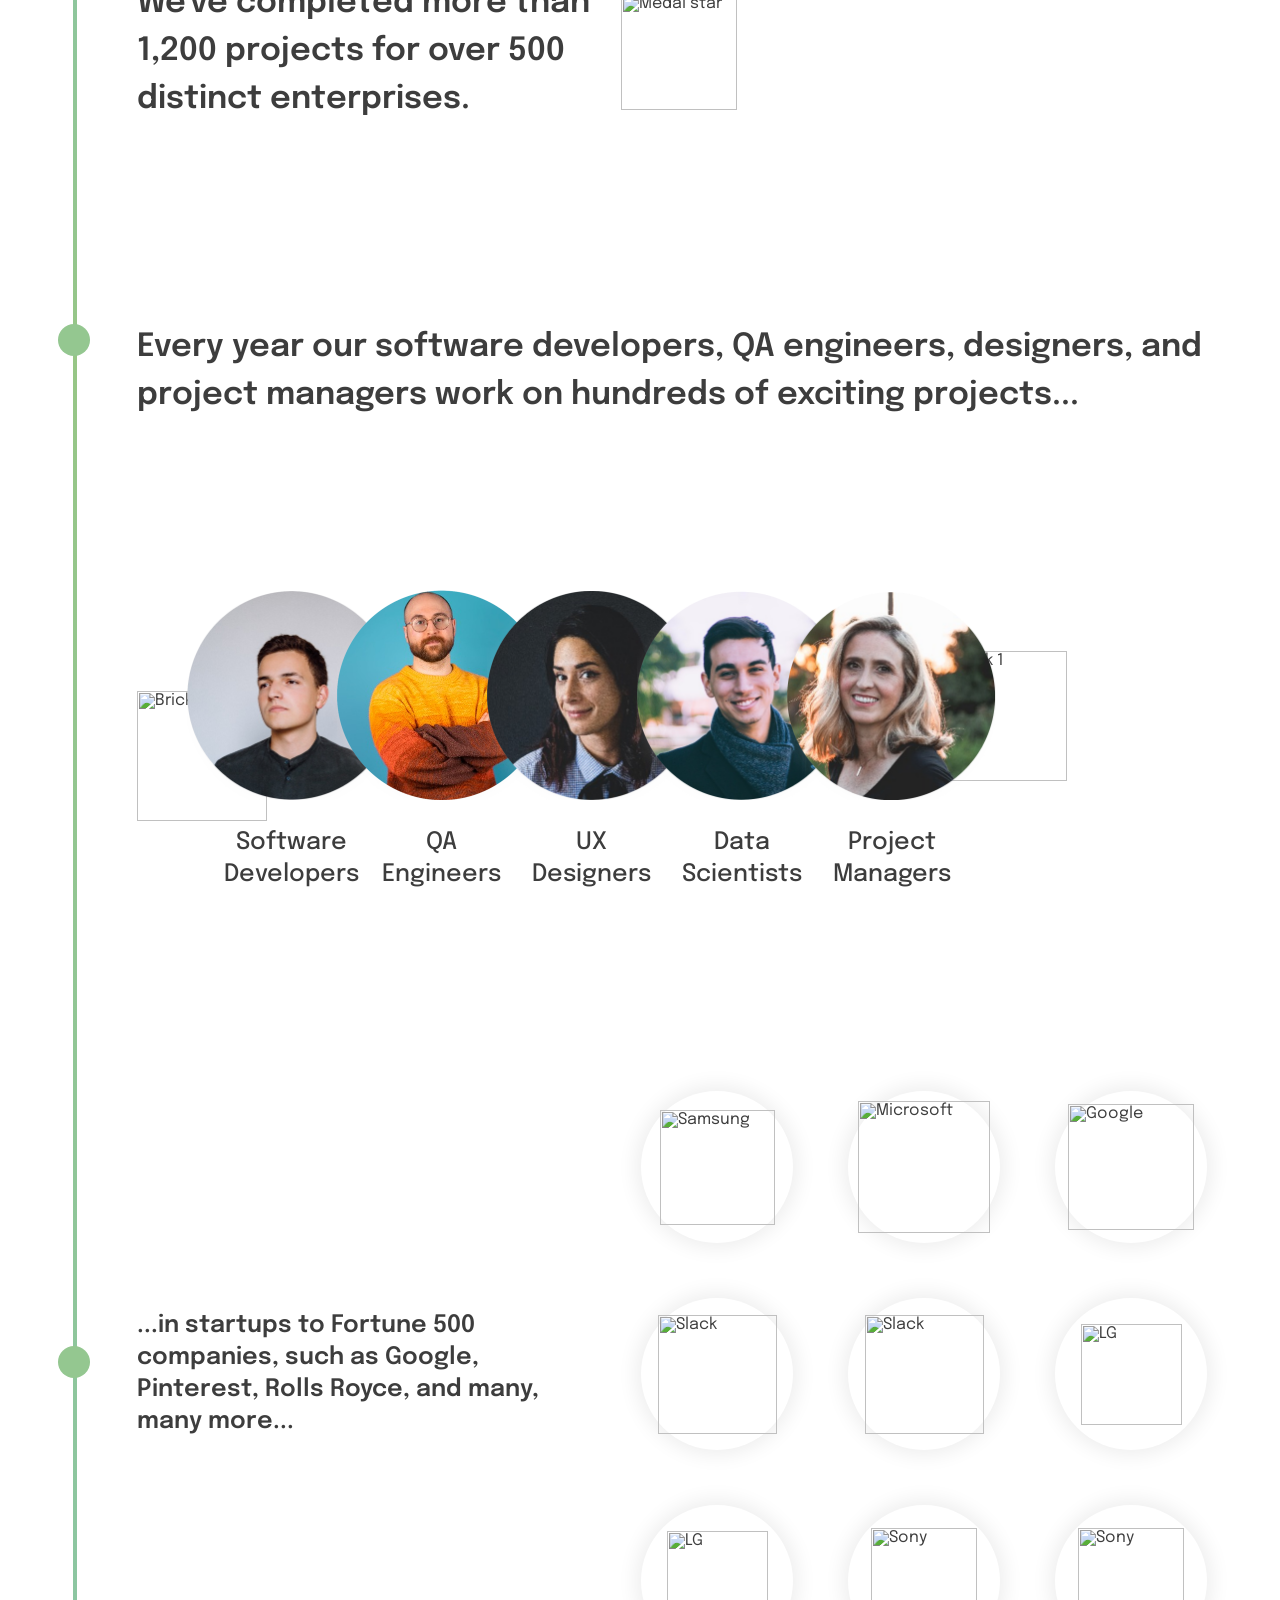
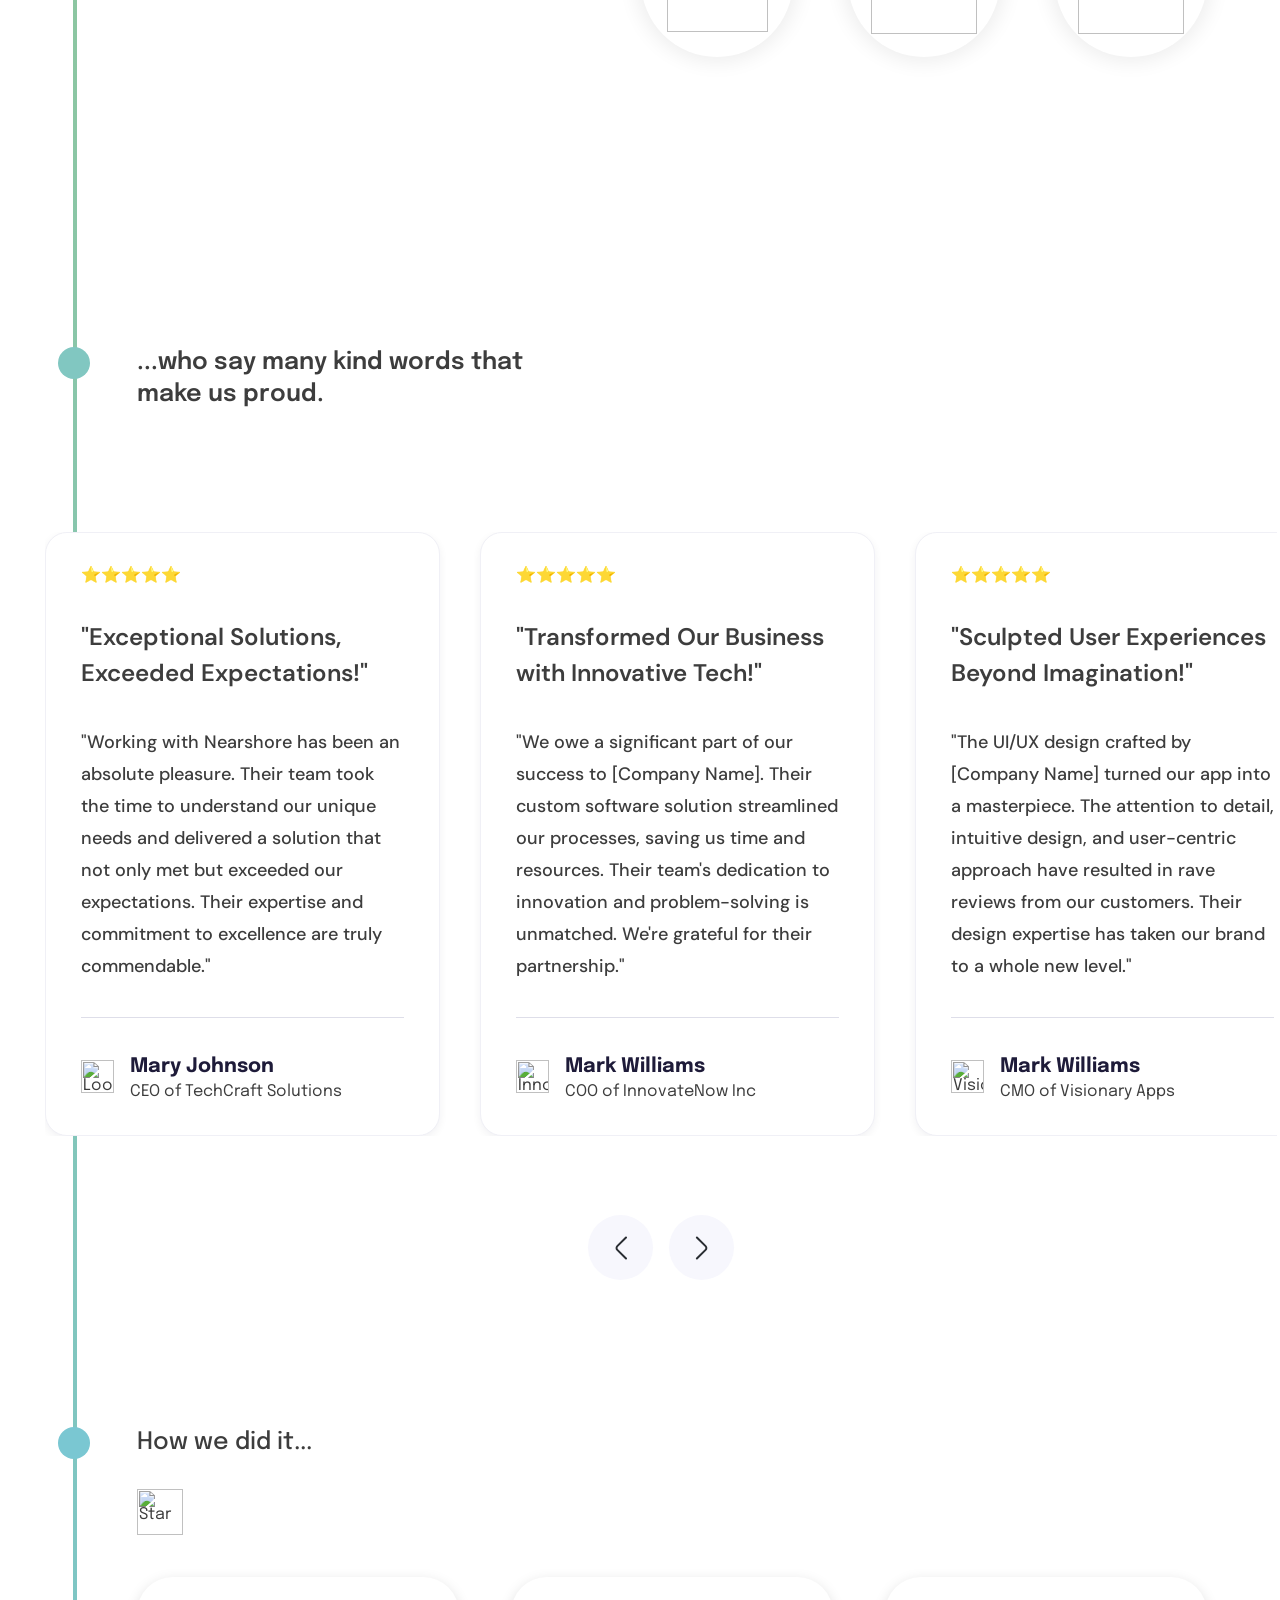
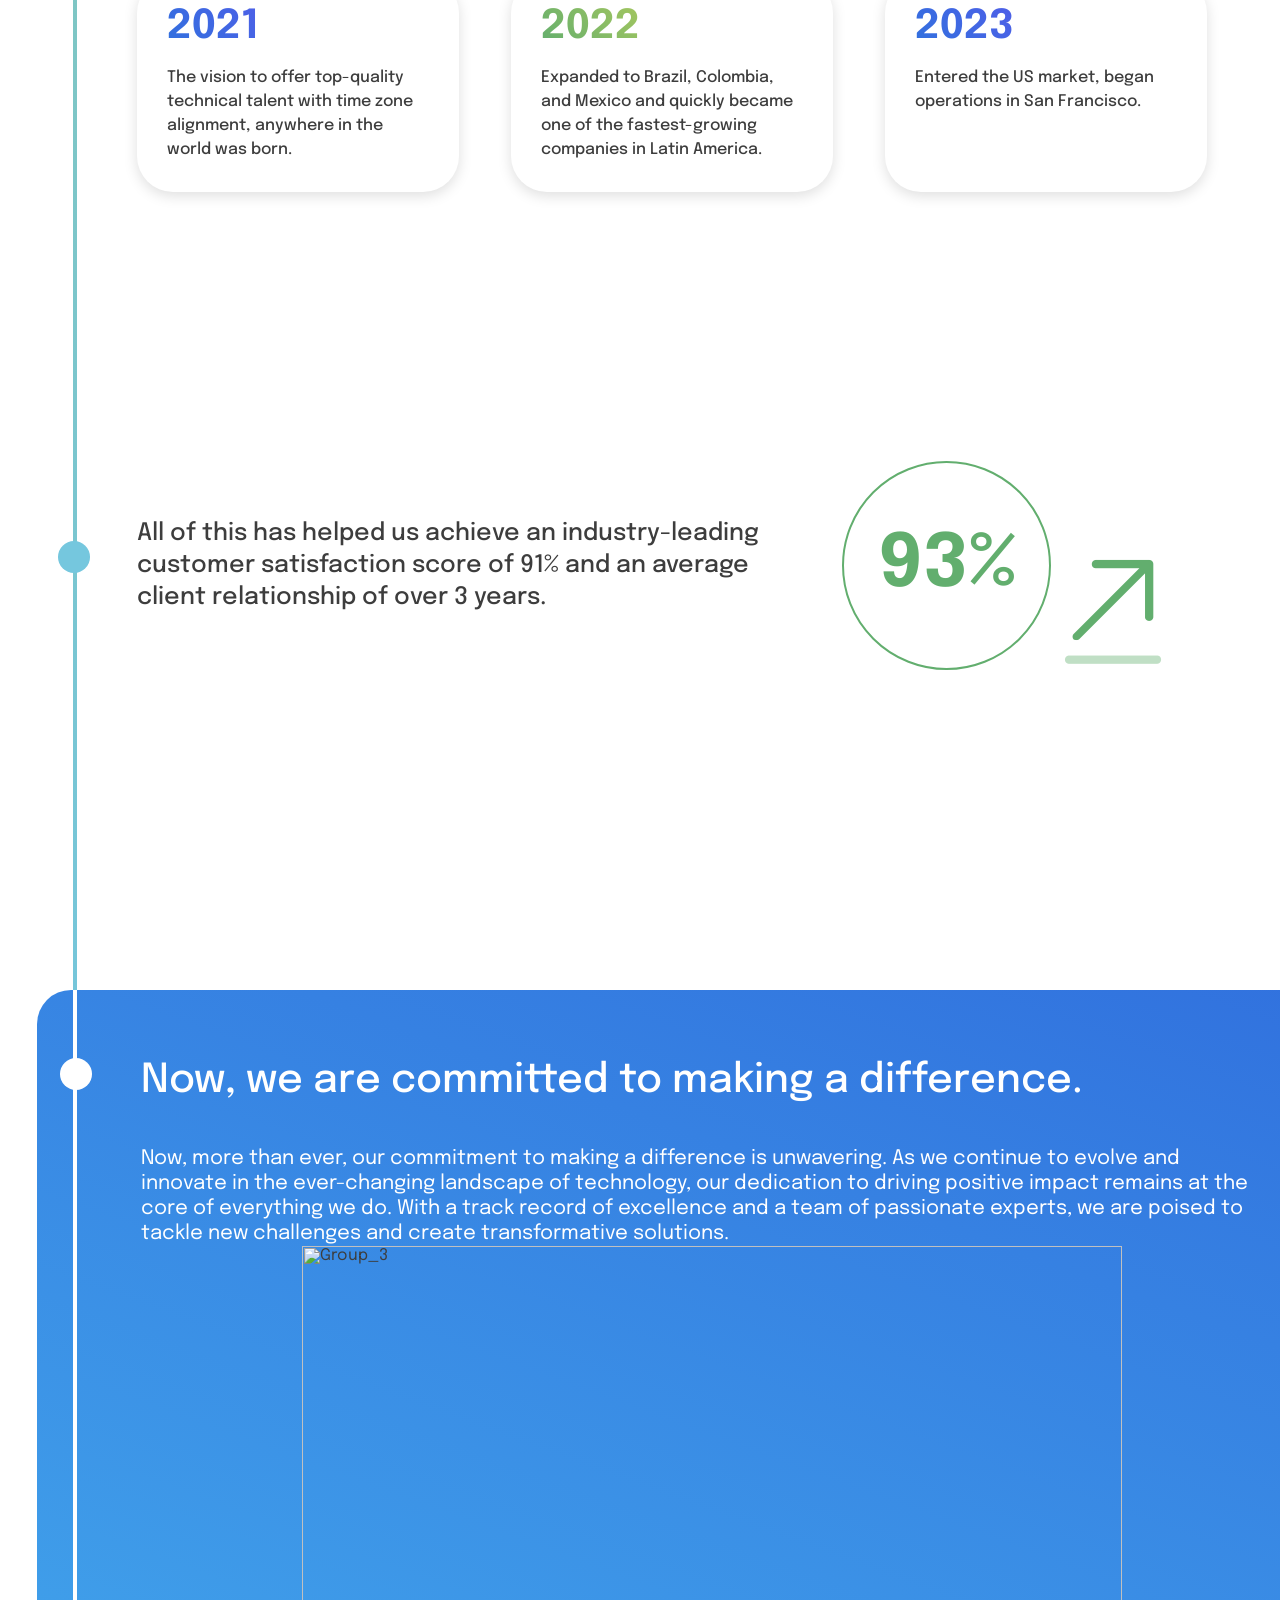
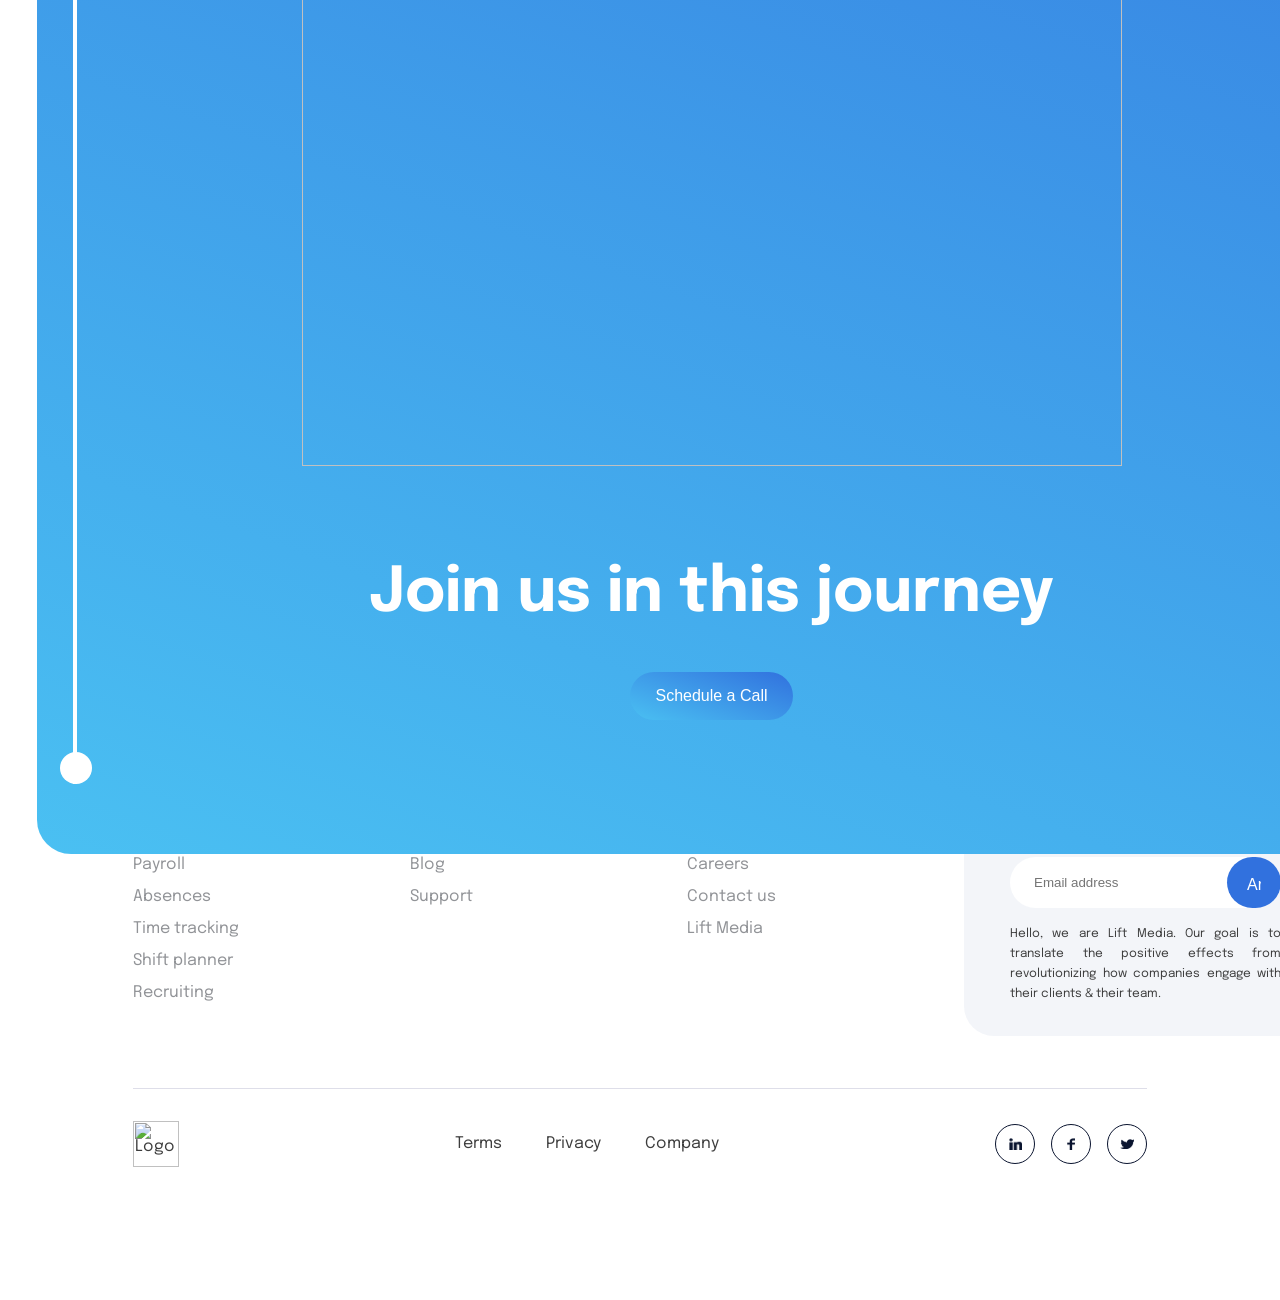
==== commit 7221c7fd: "feat: complete css" ====
--- a/tech-services/about.html
+++ b/tech-services/about.html
@@ -80,15 +80,14 @@
       <section class="since">
         <div class="circle-point"></div>
 
-        <h1 class="title">
-          Since then...
-        </h1>
-
-        <div style="display: flex; align-items: center; gap: 16px;">
+        <h1 class="title">Since then...</h1>
+
+        <div style="display: flex; align-items: center; gap: 16px">
           <p class="detail">
-            We've completed more than 1,200 projects for over 500 distinct enterprises.
+            We've completed more than 1,200 projects for over 500 distinct
+            enterprises.
           </p>
-          <img src="./images/medal-star.png" alt="Medal star" width="116">
+          <img src="./images/medal-star.png" alt="Medal star" width="116" />
         </div>
       </section>
 
@@ -97,36 +96,36 @@
         <div class="circle-point"></div>
 
         <h1 class="title">
-          Every year our software developers, QA engineers, designers, and project managers work on hundreds of exciting
-          projects...
+          Every year our software developers, QA engineers, designers, and
+          project managers work on hundreds of exciting projects...
         </h1>
 
         <div class="avatar-container">
           <div class="avatar-job">
-            <img src="./images/brick_2.png" alt="Brick 2" width="130">
-          </div>
-          <div class="avatar-job">
-            <img src="./images/Avatar_1.png" alt="Avatar 1" width="209">
+            <img src="./images/brick_2.png" alt="Brick 2" width="130" />
+          </div>
+          <div class="avatar-job">
+            <img src="./images/Avatar_1.png" alt="Avatar 1" width="209" />
             <p>Software Developers</p>
           </div>
           <div class="avatar-job">
-            <img src="./images/avatar_2.png" alt="Avatar 2" width="209">
+            <img src="./images/avatar_2.png" alt="Avatar 2" width="209" />
             <p>QA Engineers</p>
           </div>
           <div class="avatar-job">
-            <img src="./images/avatar_3.png" alt="Avatar 3" width="209">
+            <img src="./images/avatar_3.png" alt="Avatar 3" width="209" />
             <p>UX Designers</p>
           </div>
           <div class="avatar-job">
-            <img src="./images/avatar_4.png" alt="Avatar 4" width="209">
+            <img src="./images/avatar_4.png" alt="Avatar 4" width="209" />
             <p>Data Scientists</p>
           </div>
           <div class="avatar-job">
-            <img src="./images/avatar_5.png" alt="Avatar 5" width="209">
+            <img src="./images/avatar_5.png" alt="Avatar 5" width="209" />
             <p>Project Managers</p>
           </div>
           <div class="avatar-job">
-            <img src="./images/brick_1.png" alt="Brick 1" width="130">
+            <img src="./images/brick_1.png" alt="Brick 1" width="130" />
           </div>
         </div>
       </section>
@@ -135,59 +134,62 @@
         <div class="circle-point"></div>
 
         <p class="title">
-          ...in startups to Fortune 500 companies, such as Google, Pinterest, Rolls Royce, and many, many more...
+          ...in startups to Fortune 500 companies, such as Google, Pinterest,
+          Rolls Royce, and many, many more...
         </p>
 
         <div class="companies">
           <div class="comp-container">
-            <img src="./images/samsung.png" alt="Samsung" width="115">
-          </div>
-          <div class="comp-container">
-            <img src="./images/microsoft.png" alt="Microsoft" width="132">
-          </div>
-          <div class="comp-container">
-            <img src="./images/google.png" alt="Google" width="126">
-          </div>
-          <div class="comp-container">
-            <img src="./images/slack.png" alt="Slack" width="119">
-          </div>
-          <div class="comp-container">
-            <img src="./images/slack.png" alt="Slack" width="119">
-          </div>
-          <div class="comp-container">
-            <img src="./images/lg.png" alt="LG" width="101">
-          </div>
-          <div class="comp-container">
-            <img src="./images/lg.png" alt="LG" width="101">
-          </div>
-          <div class="comp-container">
-            <img src="./images/sony.png" alt="Sony" width="106">
-          </div>
-          <div class="comp-container">
-            <img src="./images/sony.png" alt="Sony" width="106">
+            <img src="./images/samsung.png" alt="Samsung" width="115" />
+          </div>
+          <div class="comp-container">
+            <img src="./images/microsoft.png" alt="Microsoft" width="132" />
+          </div>
+          <div class="comp-container">
+            <img src="./images/google.png" alt="Google" width="126" />
+          </div>
+          <div class="comp-container">
+            <img src="./images/slack.png" alt="Slack" width="119" />
+          </div>
+          <div class="comp-container">
+            <img src="./images/slack.png" alt="Slack" width="119" />
+          </div>
+          <div class="comp-container">
+            <img src="./images/lg.png" alt="LG" width="101" />
+          </div>
+          <div class="comp-container">
+            <img src="./images/lg.png" alt="LG" width="101" />
+          </div>
+          <div class="comp-container">
+            <img src="./images/sony.png" alt="Sony" width="106" />
+          </div>
+          <div class="comp-container">
+            <img src="./images/sony.png" alt="Sony" width="106" />
           </div>
         </div>
       </section>
 
       <section class="review-slide">
         <div class="circle-point"></div>
-        <p class="title">
-          ...who say many kind words that make us proud.
-        </p>
+        <p class="title">...who say many kind words that make us proud.</p>
 
         <div class="review-container">
           <div class="slide">
             <div class="review">
               <div class="star">⭐⭐⭐⭐⭐</div>
-              <h3 class="title">"Exceptional Solutions, Exceeded Expectations!"</h3>
+              <h3 class="title">
+                "Exceptional Solutions, Exceeded Expectations!"
+              </h3>
               <p class="detail">
-                "Working with Nearshore has been an absolute pleasure. Their team took the time to understand our unique
-                needs and delivered a solution that not only met but exceeded our expectations. Their expertise and
-                commitment to excellence are truly commendable."
+                "Working with Nearshore has been an absolute pleasure. Their
+                team took the time to understand our unique needs and
+                delivered a solution that not only met but exceeded our
+                expectations. Their expertise and commitment to excellence are
+                truly commendable."
               </p>
               <div class="divider"></div>
               <div class="info">
-                <img src="./images/loom.png" alt="Loom" width="33">
+                <img src="./images/loom.png" alt="Loom" width="33" />
                 <div class="info-detail">
                   <p class="name">Mary Johnson</p>
                   <p class="company">CEO of TechCraft Solutions</p>
@@ -196,16 +198,19 @@
             </div>
             <div class="review">
               <div class="star">⭐⭐⭐⭐⭐</div>
-              <h3 class="title">"Transformed Our Business with Innovative Tech!"</h3>
+              <h3 class="title">
+                "Transformed Our Business with Innovative Tech!"
+              </h3>
               <p class="detail">
-                "We owe a significant part of our success to [Company Name]. Their custom software solution streamlined
-                our processes, saving us time and resources. Their team's dedication to innovation and problem-solving
-                is
-                unmatched. We're grateful for their partnership."
+                "We owe a significant part of our success to [Company Name].
+                Their custom software solution streamlined our processes,
+                saving us time and resources. Their team's dedication to
+                innovation and problem-solving is unmatched. We're grateful
+                for their partnership."
               </p>
               <div class="divider"></div>
               <div class="info">
-                <img src="./images/innovate.png" alt="Innovative" width="33">
+                <img src="./images/innovate.png" alt="Innovative" width="33" />
                 <div class="info-detail">
                   <p class="name">Mark Williams</p>
                   <p class="company">COO of InnovateNow Inc</p>
@@ -214,16 +219,19 @@
             </div>
             <div class="review">
               <div class="star">⭐⭐⭐⭐⭐</div>
-              <h3 class="title">"Sculpted User Experiences Beyond Imagination!"</h3>
+              <h3 class="title">
+                "Sculpted User Experiences Beyond Imagination!"
+              </h3>
               <p class="detail">
-                "The UI/UX design crafted by [Company Name] turned our app into a masterpiece. The attention to detail,
-                intuitive design, and user-centric approach have resulted in rave reviews from our customers. Their
-                design
-                expertise has taken our brand to a whole new level."
+                "The UI/UX design crafted by [Company Name] turned our app
+                into a masterpiece. The attention to detail, intuitive design,
+                and user-centric approach have resulted in rave reviews from
+                our customers. Their design expertise has taken our brand to a
+                whole new level."
               </p>
               <div class="divider"></div>
               <div class="info">
-                <img src="./images/visionary.png" alt="Visionary" width="33">
+                <img src="./images/visionary.png" alt="Visionary" width="33" />
                 <div class="info-detail">
                   <p class="name">Mark Williams</p>
                   <p class="company">CMO of Visionary Apps</p>
@@ -232,16 +240,19 @@
             </div>
             <div class="review">
               <div class="star">⭐⭐⭐⭐⭐</div>
-              <h3 class="title">"Sculpted User Experiences Beyond Imagination!"</h3>
+              <h3 class="title">
+                "Sculpted User Experiences Beyond Imagination!"
+              </h3>
               <p class="detail">
-                "The UI/UX design crafted by [Company Name] turned our app into a masterpiece. The attention to detail,
-                intuitive design, and user-centric approach have resulted in rave reviews from our customers. Their
-                design
-                expertise has taken our brand to a whole new level."
+                "The UI/UX design crafted by [Company Name] turned our app
+                into a masterpiece. The attention to detail, intuitive design,
+                and user-centric approach have resulted in rave reviews from
+                our customers. Their design expertise has taken our brand to a
+                whole new level."
               </p>
               <div class="divider"></div>
               <div class="info">
-                <img src="./images/visionary.png" alt="Visionary" width="33">
+                <img src="./images/visionary.png" alt="Visionary" width="33" />
                 <div class="info-detail">
                   <p class="name">Emily Clark</p>
                   <p class="company">CMO of Visionary Apps</p>
@@ -252,10 +263,10 @@
 
           <div class="control-btns">
             <button class="btn">
-              <img src="./images/arrow-right.svg" alt="Arrow right">
+              <img src="./images/arrow-right.svg" alt="Arrow right" />
             </button>
             <button class="btn">
-              <img src="./images/arrow-left.svg" alt="Arrow left">
+              <img src="./images/arrow-left.svg" alt="Arrow left" />
             </button>
           </div>
         </div>
@@ -263,26 +274,24 @@
 
       <section class="how">
         <div class="circle-point"></div>
-        <p class="title">
-          How we did it...
-        </p>
-
-        <img src="./images/star.png" alt="Star" width="46" style="margin-bottom: 42px;">
+        <p class="title">How we did it...</p>
+
+        <img src="./images/star.png" alt="Star" width="46" style="margin-bottom: 42px" />
 
         <div class="years">
           <div class="left">
             <h2 class="year-gradient">2021</h2>
             <p class="detail">
-              The vision to offer top-quality technical talent with time zone alignment, anywhere in the world was
-              born.
+              The vision to offer top-quality technical talent with time zone
+              alignment, anywhere in the world was born.
             </p>
           </div>
 
           <div class="center">
             <h2 class="year-gradient">2022</h2>
             <p class="detail">
-              Expanded to Brazil, Colombia, and Mexico and quickly became one of the fastest-growing companies in Latin
-              America.
+              Expanded to Brazil, Colombia, and Mexico and quickly became one
+              of the fastest-growing companies in Latin America.
             </p>
           </div>
 
@@ -295,26 +304,56 @@
         </div>
       </section>
 
-      <section class="sastifaction">
+      <section class="satisfaction">
+        <div class="circle-point"></div>
+
         <p class="title">
-          All of this has helped us achieve an industry-leading customer satisfaction score of 91% and an average client
-          relationship of over 3 years.
-        </p>
-        <div class="percentage">93%</div>
-        <img src="./images/send.png" alt="Send" width="124">
+          All of this has helped us achieve an industry-leading customer
+          satisfaction score of 91% and an average client relationship of over
+          3 years.
+        </p>
+        <div style="display: flex; align-items: end">
+          <div class="percentage">93%</div>
+          <img src="./images/send.png" alt="Send" width="124" />
+        </div>
       </section>
 
       <section class="join-us">
-        <h1>Now, we are committed to making a difference.</h1>
-        <p>
-          Now, more than ever, our commitment to making a difference is unwavering. As we continue to evolve and
-          innovate in the ever-changing landscape of technology, our dedication to driving positive impact remains at
-          the core of everything we do. With a track record of excellence and a team of passionate experts, we are
-          poised to tackle new challenges and create transformative solutions.
-        </p>
-        <img src="./images/Group_3.png" alt="Group_3" width="820">
-        <p>Join us in this journey</p>
-        <button class="btn btn-gradient">Schedule a Call</button>
+        <div class="container">
+          <div class="box">
+            <div class="circle-point"></div>
+            <div class="circle-point"></div>
+            <h1 class="title">
+              Now, we are committed to making a difference.
+            </h1>
+            <p class="detail">
+              Now, more than ever, our commitment to making a difference is
+              unwavering. As we continue to evolve and innovate in the
+              ever-changing landscape of technology, our dedication to driving
+              positive impact remains at the core of everything we do. With a
+              track record of excellence and a team of passionate experts, we
+              are poised to tackle new challenges and create transformative
+              solutions.
+            </p>
+            <div style="
+                  display: flex;
+                  flex-direction: column;
+                  align-items: center;
+                  gap: 32px;
+                ">
+              <img style="margin-bottom: 50px" src="./images/Group_3.png" alt="Group_3" width="820" />
+              <p style="
+                    font-size: 62px;
+                    font-weight: 700;
+                    line-height: 92px;
+                    color: white;
+                  ">
+                Join us in this journey
+              </p>
+              <button class="btn btn-gradient">Schedule a Call</button>
+            </div>
+          </div>
+        </div>
       </section>
     </section>
   </main>
@@ -336,24 +375,26 @@
         <p>Blog</p>
         <p>Support</p>
       </div>
-      <div class="comparny">
+      <div class="company">
         <h5>Company</h5>
         <p>About us</p>
         <p>Careers</p>
         <p>Contact us</p>
         <p>Lift Media</p>
       </div>
+
       <div class="subscribe">
         <h6>Subscribe</h6>
         <div class="email-input">
-          <input type="text">
+          <input type="text" placeholder="Email address" />
           <button class="btn btn-primary">
-            <img src="./images/arrow-right.svg" alt="Arrow right">
+            <img src="./images/arrow_right.png" alt="Arrow right" width="14" />
           </button>
         </div>
-        <p>
-          Hello, we are Lift Media. Our goal is to translate the positive effects from revolutionizing how companies
-          engage with their clients & their team.
+        <p class="detail">
+          Hello, we are Lift Media. Our goal is to translate the positive
+          effects from revolutionizing how companies engage with their clients
+          & their team.
         </p>
       </div>
     </section>
@@ -361,21 +402,21 @@
     <div class="divider"></div>
 
     <section class="down">
-      <img src="./images/Logo.png" alt="Logo" width="46">
+      <img src="./images/Logo.png" alt="Logo" width="46" />
       <ul>
         <li>Terms</li>
         <li>Privacy</li>
         <li>Company</li>
       </ul>
       <div class="social">
-        <div class="linkedin">
-          <img src="" alt="">
-        </div>
-        <div class="linkedin">
-          <img src="" alt="">
-        </div>
-        <div class="linkedin">
-          <img src="" alt="">
+        <div class="icon-container">
+          <img src="./images/linkedIn.png" alt="LinkedIn" width="13" />
+        </div>
+        <div class="icon-container">
+          <img src="./images/facebook.png" alt="Facebook" width="8" />
+        </div>
+        <div class="icon-container">
+          <img src="./images/twitter.png" alt="Twitter" width="14" />
         </div>
       </div>
     </section>
--- a/tech-services/styles.css
+++ b/tech-services/styles.css
@@ -1,4 +1,4 @@
-@import url('https://fonts.googleapis.com/css2?family=DM+Sans:ital,opsz,wght@0,9..40,100..1000;1,9..40,100..1000&family=Epilogue:ital,wght@0,100..900;1,100..900&display=swap');
+@import url("https://fonts.googleapis.com/css2?family=DM+Sans:ital,opsz,wght@0,9..40,100..1000;1,9..40,100..1000&family=Epilogue:ital,wght@0,100..900;1,100..900&display=swap");
 
 :root {
   --primary-color: #3171de;
@@ -11,13 +11,16 @@
 }
 
 body {
+  width: 100vw;
+  height: 100vh;
   font-family: "Epilogue", sans-serif;
   font-optical-sizing: auto;
   font-weight: 400;
   font-style: normal;
   line-height: 16px;
-  color: #3D3D3D;
+  color: #3d3d3d;
   background-color: #fff;
+  overflow-x: hidden;
 }
 
 ul,
@@ -47,7 +50,7 @@
   margin-bottom: 16px;
   font-size: 20px;
   font-weight: 600;
-  color: #F3BC4C;
+  color: #f3bc4c;
   text-transform: uppercase;
 }
 
@@ -83,6 +86,11 @@
   border-radius: 999px;
 }
 
+.divider {
+  width: 100%;
+  border-top: 1px solid #dedee9;
+}
+
 /* ----- Header ----- */
 header {
   display: flex;
@@ -133,7 +141,7 @@
   width: 100%;
   height: fit-content;
   border-left: 4px solid;
-  border-image: linear-gradient(180deg, #6CC6F3 0%, #97C686 30%, #97C686 70%, #6CC6F3 100%) 1;
+  border-image: linear-gradient(180deg, #6cc6f3 0%, #97c686 26%, #6cc6f3 100%) 1;
   border-radius: 8px;
 }
 
@@ -185,7 +193,7 @@
 .since .circle-point,
 .yearly .circle-point,
 .start-up .circle-point {
-  background-color: #94C790;
+  background-color: #94c790;
 }
 
 .since .title,
@@ -292,7 +300,7 @@
 }
 
 .start-up .circle-point {
-  transform: translate(0, 255px);
+  top: 255px;
 }
 
 .start-up .title,
@@ -328,7 +336,7 @@
 }
 
 .review-slide .circle-point {
-  background-color: #81C7C1;
+  background-color: #81c7c1;
 }
 
 .review-slide .review-container {
@@ -355,7 +363,7 @@
   gap: 35px;
   padding: 35px;
   min-width: 395px;
-  border: 1px solid #F0F0F6;
+  border: 1px solid #f0f0f6;
   border-radius: 22px;
   box-shadow: 0 3px 9px rgba(13, 10, 44, 0.06);
   background: white;
@@ -379,15 +387,10 @@
   word-wrap: break-word;
 }
 
-.review-slide .review .divider {
-  width: 100%;
-  border-top: 1px solid #DEDEE9;
-}
-
 .review-slide .review .info {
   display: flex;
   align-items: center;
-  gap: 12px;
+  gap: 16px;
 }
 
 .review-slide .review .info-detail .name {
@@ -395,7 +398,7 @@
   font-size: 20px;
   font-weight: 700;
   line-height: 28px;
-  color: #1E1B39;
+  color: #1e1b39;
 }
 
 .review-slide .control-btns {
@@ -413,15 +416,17 @@
   align-items: center;
   justify-content: center;
   border-radius: 100px;
+  background: #f7f7fd;
 }
 
 /* How */
 .how {
   position: relative;
+  margin-bottom: 269px;
 }
 
 .how .circle-point {
-  background: #7AC7D2;
+  background: #7ac7d2;
 }
 
 .how .title {
@@ -460,41 +465,244 @@
 }
 
 .how .years .left .year-gradient {
-  background: linear-gradient(45deg, #3171DE, #704AF2);
+  background: linear-gradient(45deg, #3171de, #704af2);
   -webkit-background-clip: text;
   background-clip: text;
   color: transparent;
 }
 
 .how .years .center .year-gradient {
-  background: linear-gradient(45deg, #62AE6E, #EDE14F);
+  background: linear-gradient(45deg, #62ae6e, #ede14f);
   -webkit-background-clip: text;
   background-clip: text;
   color: transparent;
 }
 
 .how .years .right .year-gradient {
-  background: linear-gradient(45deg, #3171DE, #704AF2);
+  background: linear-gradient(45deg, #3171de, #704af2);
   -webkit-background-clip: text;
   background-clip: text;
   color: transparent;
 }
 
-/*
-@media (max-width: 768px) {
-  .section {
-    flex-direction: column;
-    text-align: center;
-    border-left: none;
-    border-top: 4px solid #e0f7ff;
-    padding-top: 20px;
-  }
-
-  .image-container {
-    margin-top: 20px;
-  }
-
-  .section-image {
-    max-width: 100%;
-  }
-} */+/* Satisfaction */
+.satisfaction {
+  position: relative;
+  margin-bottom: 320px;
+  display: flex;
+  align-items: center;
+  gap: 43px;
+}
+
+.satisfaction .circle-point {
+  background-color: #75c7de;
+  top: 80px;
+}
+
+.satisfaction .title {
+  width: 662px;
+  font-size: 24px;
+  font-weight: 500;
+  line-height: 32px;
+  word-wrap: break-word;
+}
+
+.percentage {
+  width: 209px;
+  height: 209px;
+  border-radius: 999px;
+  border: 2px solid #62ae6e;
+  display: flex;
+  align-items: center;
+  justify-content: center;
+  font-family: "DM Sans" sans-serif;
+  font-size: 73px;
+  font-weight: 700;
+  line-height: 99px;
+  color: #62ae6e;
+}
+
+/* Join us */
+.join-us {
+  position: relative;
+  height: 1150px;
+}
+
+.join-us .container {
+  position: absolute;
+  top: 0;
+  left: -100px;
+  width: 1345px;
+  padding: 0 36px 70px;
+  border-radius: 34px;
+  background: linear-gradient(200deg, #3171de, #4ac0f2);
+}
+
+.join-us .box {
+  position: relative;
+  width: 100%;
+  padding: 64px;
+  border-left: 4px solid white;
+}
+
+.join-us .box .circle-point:nth-child(1) {
+  background-color: white;
+  top: 68px;
+  left: -17px;
+}
+
+.join-us .box .circle-point:nth-child(2) {
+  background-color: white;
+  top: unset;
+  bottom: 0px;
+  left: -17px;
+}
+
+.join-us .box .title {
+  margin-bottom: 38px;
+  font-size: 40px;
+  font-weight: 500;
+  line-height: 54px;
+  color: white;
+}
+
+.join-us .box .detail {
+  width: 1110px;
+  font-size: 20px;
+  font-weight: 400;
+  line-height: 25px;
+  color: white;
+}
+
+.join-us .box .btn-gradient {
+  background: linear-gradient(200deg, #3171de, #4ac0f2);
+  color: white;
+}
+
+/* ----- Footer ----- */
+footer {
+  padding: 133px;
+  display: flex;
+  flex-direction: column;
+  gap: 32px;
+}
+
+/* Up */
+footer .up {
+  display: flex;
+  gap: 80px;
+  margin-bottom: 20px;
+}
+
+footer .up .product,
+footer .up .information,
+footer .up .company {
+  min-width: 197px;
+  display: flex;
+  flex-direction: column;
+  gap: 16px;
+}
+
+footer .up h5 {
+  font-size: 16px;
+  font-weight: 400;
+  line-height: 28px;
+  color: #0a142f;
+}
+
+footer .up .product p,
+footer .up .information p,
+footer .up .company p {
+  font-size: 16px;
+  font-weight: 400;
+  color: #919397;
+}
+
+footer .up .subscribe {
+  padding: 32px 46px;
+  display: flex;
+  flex-direction: column;
+  gap: 16px;
+  border-radius: 30px;
+  background: rgba(32, 60, 134, 0.05);
+}
+
+footer .up .subscribe h6 {
+  font-size: 16px;
+  font-weight: 400;
+  line-height: 28px;
+  color: #0a142f;
+}
+
+footer .up .subscribe .email-input {
+  display: flex;
+  align-items: center;
+  justify-content: space-between;
+  height: 51px;
+  border-radius: 30px;
+  background: #ffffff;
+  stroke: #e7e8f2;
+}
+
+footer .up .subscribe input {
+  padding: 12px 24px;
+  height: 100%;
+  border: none;
+  outline: none;
+  background: transparent;
+}
+
+footer .up .subscribe .btn {
+  min-width: 54px;
+  padding: 0;
+  height: 100%;
+}
+
+footer .up .subscribe .detail {
+  width: 100%;
+  font-size: 12px;
+  font-weight: 400;
+  line-height: 20px;
+  word-wrap: break-word;
+  overflow-wrap: break-word;
+  text-align: justify;
+}
+
+/* Down */
+footer .down {
+  display: flex;
+  justify-content: space-between;
+  align-items: center;
+  gap: 16px;
+}
+
+footer .down ul {
+  display: flex;
+  align-items: center;
+  gap: 44px;
+}
+
+footer .down li {
+  cursor: pointer;
+}
+
+footer .down li:hover {
+  color: var(--primary-color);
+}
+
+footer .down .social {
+  display: flex;
+  align-items: center;
+  gap: 16px;
+  cursor: pointer;
+}
+
+footer .down .social .icon-container {
+  display: flex;
+  align-items: center;
+  justify-content: center;
+  width: 40px;
+  height: 40px;
+  border: 1px solid #0a142f;
+  border-radius: 999px;
+}
